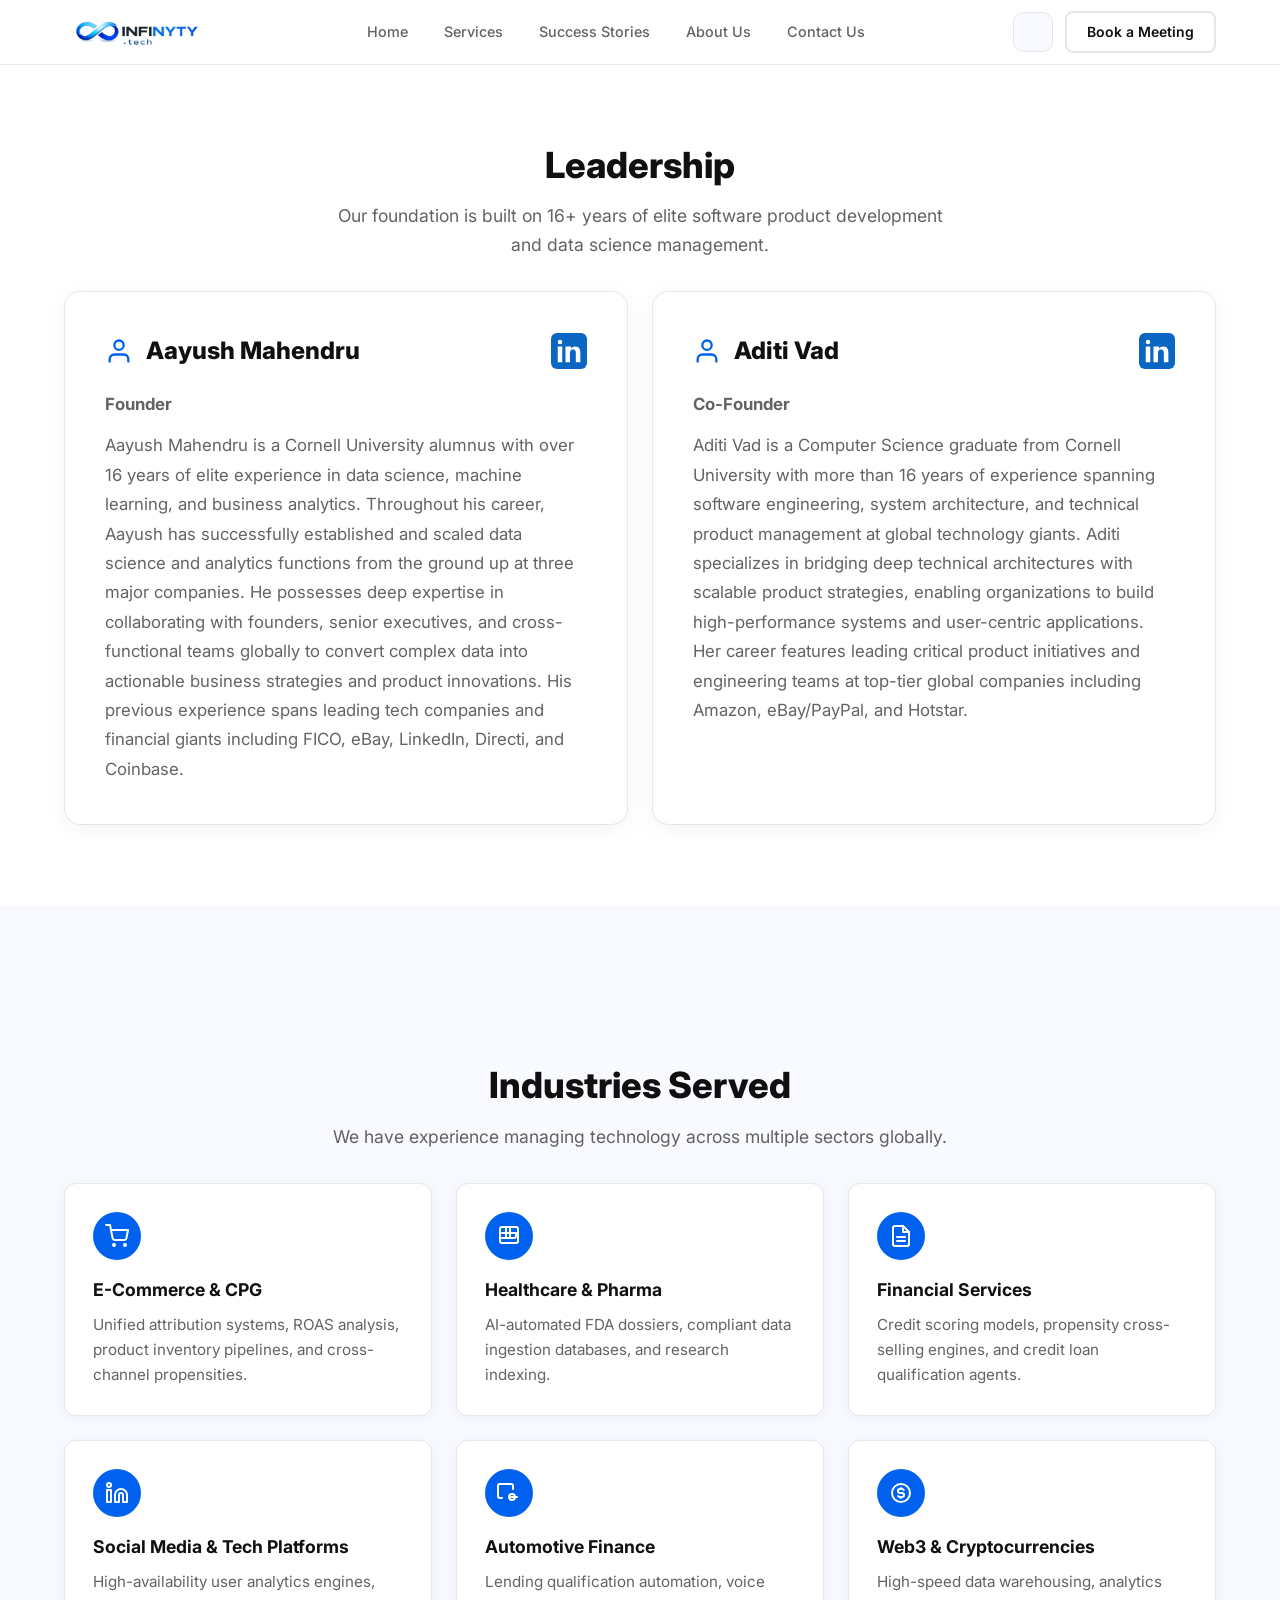
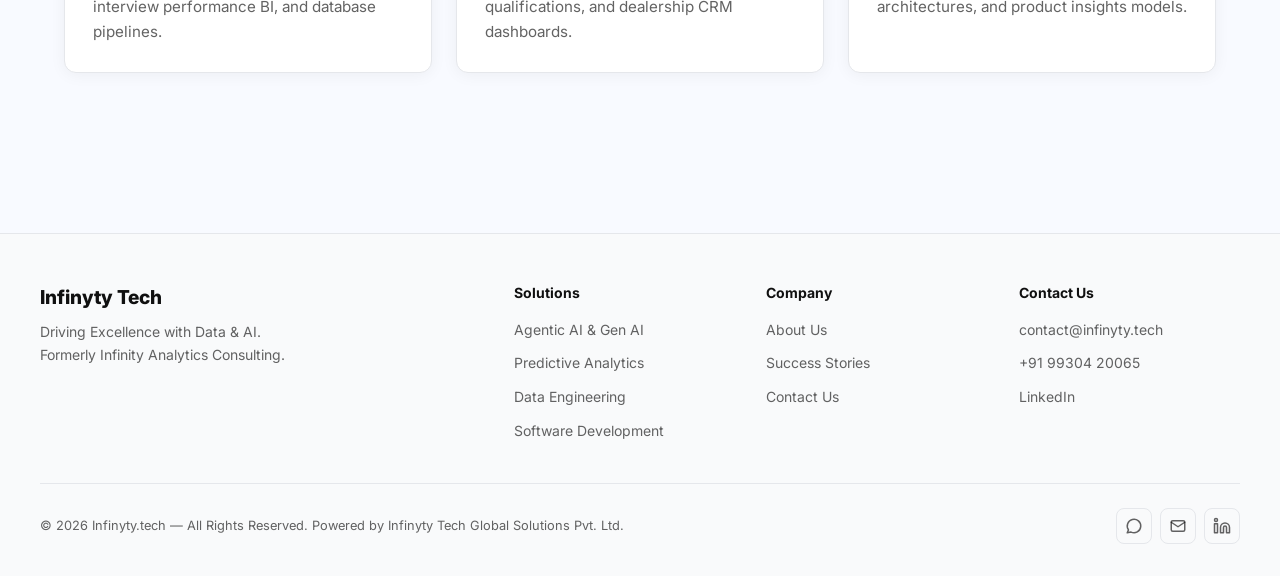
==== about.html @ 8e5d0935 "fix: change Aayush to Founder and Aditi to Co-Founder" ====
<!DOCTYPE html>
<html lang="en">
<head>
  <meta charset="UTF-8">
  <meta name="viewport" content="width=device-width, initial-scale=1.0">
  <title>About Us &mdash; Infinyty Tech</title>
  <meta name="description" content="Meet the Infinyty Tech management team &mdash; 16+ years of elite data science and software leadership.">
  <link rel="icon" type="image/jpeg" href="favicon.jpg?v=3">
  <link rel="stylesheet" href="style.css?v=3.0">
  <script>
    if (localStorage.getItem('theme') === 'dark' || (!localStorage.getItem('theme') && window.matchMedia('(prefers-color-scheme: dark)').matches)) {
      document.documentElement.classList.add('dark-mode');
    }
  </script>
</head>
<body>

<header id="header">
  <div class="nav-inner">
    <a href="index.html" class="nav-logo"><img src="[data-uri]" alt="Infinyty Tech"></a>
    <nav>
      <ul class="nav-links">
        <li><a href="index.html">Home</a></li>
        <li><a href="services.html">Services</a></li>
        <li><a href="success-stories.html">Success Stories</a></li>
        <li><a href="about.html">About Us</a></li>
        <li><a href="contact.html">Contact Us</a></li>
      </ul>
    </nav>
    <div class="nav-actions">
      <button id="theme-toggle" class="theme-toggle-btn" aria-label="Toggle Dark Mode">
        <svg class="sun-icon" xmlns="http://www.w3.org/2000/svg" viewBox="0 0 24 24" fill="none" stroke="currentColor" stroke-width="2" stroke-linecap="round" stroke-linejoin="round"><circle cx="12" cy="12" r="4"/><path d="M12 2v2M12 20v2M4.93 4.93l1.41 1.41M17.66 17.66l1.41 1.41M2 12h2M20 12h2M6.34 17.66l-1.41 1.41M19.07 4.93l-1.41 1.41"/></svg>
        <svg class="moon-icon" xmlns="http://www.w3.org/2000/svg" viewBox="0 0 24 24" fill="none" stroke="currentColor" stroke-width="2" stroke-linecap="round" stroke-linejoin="round"><path d="M12 3a6 6 0 0 0 9 9 9 9 0 1 1-9-9Z"/></svg>
      </button>
      <a href="contact.html#contact-form" class="btn-secondary book-meeting-btn" style="padding:.5rem 1.25rem;font-size:.875rem;">Book a Meeting</a>
    </div>
    <div class="hamburger" id="hamburger"><span></span><span></span><span></span></div>
  </div>
  <div class="mobile-menu" id="mobile-menu">
    <a href="index.html">Home</a>
    <a href="services.html">Services</a>
    <a href="success-stories.html">Success Stories</a>
    <a href="about.html">About Us</a>
    <a href="contact.html">Contact Us</a>
    <a href="contact.html#contact-form" class="btn-primary" style="margin-top:.5rem;justify-content:center;">Book a Meeting</a>
  </div>
</header>

<main>
  <!-- LEADERSHIP TEAM -->
  <div class="section">
    <div class="text-center mb-4">
      <h1 class="section-title">Leadership</h1>
      <p class="section-sub">Our foundation is built on 16+ years of elite software product development and data science management.</p>
    </div>
    <div class="grid-2" style="margin-top:2rem;">
      <div class="team-card">
        <div class="team-header">
          <div class="team-name-row">
            <svg xmlns="http://www.w3.org/2000/svg" viewBox="0 0 24 24" fill="none" stroke="currentColor" stroke-width="2" stroke-linecap="round" stroke-linejoin="round"><path d="M20 21v-2a4 4 0 0 0-4-4H8a4 4 0 0 0-4 4v2"/><circle cx="12" cy="7" r="4"/></svg>
            <h3><a href="https://www.linkedin.com/in/aayushmahendru/" target="_blank" class="team-name-link">Aayush Mahendru</a></h3>
          </div>
          <a href="https://www.linkedin.com/in/aayushmahendru/" target="_blank" class="linkedin-icon-btn" aria-label="Aayush Mahendru on LinkedIn">
            <svg xmlns="http://www.w3.org/2000/svg" width="36" height="36" viewBox="0 0 72 72">
              <rect width="72" height="72" rx="8" fill="#0A66C2"/>
              <path fill="#fff" d="M13.5 27h9v31.5h-9zM18 22.5a4.5 4.5 0 1 1 0-9 4.5 4.5 0 0 1 0 9zM31.5 27H40v4.3h.1c1.2-2.2 4-4.3 8.2-4.3 8.8 0 10.4 5.8 10.4 13.3V58.5h-9V42c0-3.9-.1-9-5.5-9s-6.3 4.3-6.3 8.7V58.5h-9V27z"/>
            </svg>
          </a>
        </div>
        <p><strong>Founder</strong></p>
        <p style="margin-top: 0.75rem;">Aayush Mahendru is a Cornell University alumnus with over 16 years of elite experience in data science, machine learning, and business analytics. Throughout his career, Aayush has successfully established and scaled data science and analytics functions from the ground up at three major companies. He possesses deep expertise in collaborating with founders, senior executives, and cross-functional teams globally to convert complex data into actionable business strategies and product innovations. His previous experience spans leading tech companies and financial giants including FICO, eBay, LinkedIn, Directi, and Coinbase.</p>
      </div>
      <div class="team-card">
        <div class="team-header">
          <div class="team-name-row">
            <svg xmlns="http://www.w3.org/2000/svg" viewBox="0 0 24 24" fill="none" stroke="currentColor" stroke-width="2" stroke-linecap="round" stroke-linejoin="round"><path d="M20 21v-2a4 4 0 0 0-4-4H8a4 4 0 0 0-4 4v2"/><circle cx="12" cy="7" r="4"/></svg>
            <h3><a href="https://www.linkedin.com/in/aditivad/" target="_blank" class="team-name-link">Aditi Vad</a></h3>
          </div>
          <a href="https://www.linkedin.com/in/aditivad/" target="_blank" class="linkedin-icon-btn" aria-label="Aditi Vad on LinkedIn">
            <svg xmlns="http://www.w3.org/2000/svg" width="36" height="36" viewBox="0 0 72 72">
              <rect width="72" height="72" rx="8" fill="#0A66C2"/>
              <path fill="#fff" d="M13.5 27h9v31.5h-9zM18 22.5a4.5 4.5 0 1 1 0-9 4.5 4.5 0 0 1 0 9zM31.5 27H40v4.3h.1c1.2-2.2 4-4.3 8.2-4.3 8.8 0 10.4 5.8 10.4 13.3V58.5h-9V42c0-3.9-.1-9-5.5-9s-6.3 4.3-6.3 8.7V58.5h-9V27z"/>
            </svg>
          </a>
        </div>
        <p><strong>Co-Founder</strong></p>
        <p style="margin-top: 0.75rem;">Aditi Vad is a Computer Science graduate from Cornell University with more than 16 years of experience spanning software engineering, system architecture, and technical product management at global technology giants. Aditi specializes in bridging deep technical architectures with scalable product strategies, enabling organizations to build high-performance systems and user-centric applications. Her career features leading critical product initiatives and engineering teams at top-tier global companies including Amazon, eBay/PayPal, and Hotstar.</p>
      </div>
    </div>
  </div>

  <!-- INDUSTRIES -->
  <div class="section-full section-bg">
    <div class="section">
      <div class="text-center mb-4">
        <h2 class="section-title">Industries Served</h2>
        <p class="section-sub">We have experience managing technology across multiple sectors globally.</p>
      </div>
      <div class="grid-3" style="margin-top:2rem;">
        <div class="card">
          <div class="card-icon"><svg xmlns="http://www.w3.org/2000/svg" viewBox="0 0 24 24" stroke-width="2" stroke-linecap="round" stroke-linejoin="round"><circle cx="9" cy="21" r="1"/><circle cx="20" cy="21" r="1"/><path d="M1 1h4l2.68 13.39a2 2 0 0 0 2 1.61h9.72a2 2 0 0 0 2-1.61L23 6H6"/></svg></div>
          <h3>E-Commerce &amp; CPG</h3>
          <p>Unified attribution systems, ROAS analysis, product inventory pipelines, and cross-channel propensities.</p>
        </div>
        <div class="card">
          <div class="card-icon"><svg xmlns="http://www.w3.org/2000/svg" viewBox="0 0 24 24" stroke-width="2" stroke-linecap="round" stroke-linejoin="round"><path d="M9 3H5a2 2 0 0 0-2 2v4m6-6h10a2 2 0 0 1 2 2v4M9 3v11m0 0H5m4 0h4m0 0V3m0 11h4a2 2 0 0 0 2-2V9m0 0H5m14 0a2 2 0 0 1 2 2v6a2 2 0 0 1-2 2H5a2 2 0 0 1-2-2V9"/></svg></div>
          <h3>Healthcare &amp; Pharma</h3>
          <p>AI-automated FDA dossiers, compliant data ingestion databases, and research indexing.</p>
        </div>
        <div class="card">
          <div class="card-icon"><svg xmlns="http://www.w3.org/2000/svg" viewBox="0 0 24 24" stroke-width="2" stroke-linecap="round" stroke-linejoin="round"><path d="M14 2H6a2 2 0 0 0-2 2v16a2 2 0 0 0 2 2h12a2 2 0 0 0 2-2V8z"/><polyline points="14 2 14 8 20 8"/><line x1="16" y1="13" x2="8" y2="13"/><line x1="16" y1="17" x2="8" y2="17"/></svg></div>
          <h3>Financial Services</h3>
          <p>Credit scoring models, propensity cross-selling engines, and credit loan qualification agents.</p>
        </div>
        <div class="card">
          <div class="card-icon"><svg xmlns="http://www.w3.org/2000/svg" viewBox="0 0 24 24" stroke-width="2" stroke-linecap="round" stroke-linejoin="round"><path d="M16 8a6 6 0 0 1 6 6v7h-4v-7a2 2 0 0 0-4 0v7h-4v-7a6 6 0 0 1 6-6z"/><rect x="2" y="9" width="4" height="12"/><circle cx="4" cy="4" r="2"/></svg></div>
          <h3>Social Media &amp; Tech Platforms</h3>
          <p>High-availability user analytics engines, interview performance BI, and database pipelines.</p>
        </div>
        <div class="card">
          <div class="card-icon"><svg xmlns="http://www.w3.org/2000/svg" viewBox="0 0 24 24" stroke-width="2" stroke-linecap="round" stroke-linejoin="round"><path d="M5 17H3a2 2 0 0 1-2-2V5a2 2 0 0 1 2-2h11a2 2 0 0 1 2 2v3m-1 11a3 3 0 1 0 0-6 3 3 0 0 0 0 6zm5-3H14"/></svg></div>
          <h3>Automotive Finance</h3>
          <p>Lending qualification automation, voice qualifications, and dealership CRM dashboards.</p>
        </div>
        <div class="card">
          <div class="card-icon"><svg xmlns="http://www.w3.org/2000/svg" viewBox="0 0 24 24" stroke-width="2" stroke-linecap="round" stroke-linejoin="round"><circle cx="12" cy="12" r="9"/><path d="M14.8 9A2 2 0 0 0 13 8h-2a2 2 0 0 0 0 4h2a2 2 0 0 1 0 4h-2a2 2 0 0 1-1.8-1M12 7v1m0 8v1"/></svg></div>
          <h3>Web3 &amp; Cryptocurrencies</h3>
          <p>High-speed data warehousing, analytics architectures, and product insights models.</p>
        </div>
      </div>
    </div>
  </div>

</main>

<footer>
  <div class="footer-inner">
    <div class="footer-grid">
      <div class="footer-brand"><h3>Infinyty Tech</h3><p>Driving Excellence with Data &amp; AI. Formerly Infinity Analytics Consulting.</p></div>
      <div class="footer-col"><h4>Solutions</h4><ul><li><a href="services.html">Agentic AI &amp; Gen AI</a></li><li><a href="services.html">Predictive Analytics</a></li><li><a href="services.html">Data Engineering</a></li><li><a href="services.html">Software Development</a></li></ul></div>
      <div class="footer-col"><h4>Company</h4><ul><li><a href="about.html">About Us</a></li><li><a href="success-stories.html">Success Stories</a></li><li><a href="contact.html">Contact Us</a></li></ul></div>
      <div class="footer-col"><h4>Contact Us</h4><ul><li><a href="mailto:contact@infinyty.tech">contact@infinyty.tech</a></li><li><a href="tel:+919930420065">+91 99304 20065</a></li><li><a href="https://www.linkedin.com/company/infinity-analytics-consulting/" target="_blank">LinkedIn</a></li></ul></div>
    </div>
    <div class="footer-bottom">
      <p>&copy; 2026 Infinyty.tech &mdash; All Rights Reserved. Powered by Infinyty Tech Global Solutions Pvt. Ltd.</p>
      <div class="footer-socials">
        <a href="https://wa.me/919930420065" aria-label="WhatsApp"><svg xmlns="http://www.w3.org/2000/svg" viewBox="0 0 24 24" fill="none" stroke="currentColor" stroke-width="2" stroke-linecap="round" stroke-linejoin="round"><path d="m3 21 1.65-3.8a9 9 0 1 1 3.4 2.9z"/></svg></a>
        <a href="mailto:contact@infinyty.tech" aria-label="Email"><svg xmlns="http://www.w3.org/2000/svg" viewBox="0 0 24 24" fill="none" stroke="currentColor" stroke-width="2" stroke-linecap="round" stroke-linejoin="round"><rect x="3" y="5" width="18" height="14" rx="2"/><path d="m3 7 9 6 9-6"/></svg></a>
        <a href="https://www.linkedin.com/company/infinity-analytics-consulting/" target="_blank" aria-label="LinkedIn"><svg xmlns="http://www.w3.org/2000/svg" viewBox="0 0 24 24" fill="none" stroke="currentColor" stroke-width="2" stroke-linecap="round" stroke-linejoin="round"><path d="M16 8a6 6 0 0 1 6 6v7h-4v-7a2 2 0 0 0-4 0v7h-4v-7a6 6 0 0 1 6-6z"/><rect x="2" y="9" width="4" height="12"/><circle cx="4" cy="4" r="2"/></svg></a>
      </div>
    </div>
  </div>
</footer>

<script src="main.js?v=2.0"></script>
</body>
</html>
---- style.css ----
@import url('https://fonts.googleapis.com/css2?family=Inter:wght@300;400;500;600;700;800;900&display=swap');

:root {
  --primary: #0161ef;
  --primary-dark: #0154cf;
  --accent: #6d28d9;
  --text: #101010;
  --text-muted: rgba(16,16,16,0.65);
  --bg: #ffffff;
  --bg-dark: #030620;
  --border: #e5e7eb;

  /* Adaptive Section backgrounds for light mode */
  --header-bg: rgba(255, 255, 255, 0.9);
  --card-bg: #ffffff;
  --footer-bg: #f9fafb;
  --cta-bg: #f0f5ff;
  --section-bg: #f8faff;
  --nav-hover-bg: #f0f5ff;
  --shadow-color: rgba(0, 0, 0, 0.05);
  --impact-bg: #eff6ff;
  --impact-text: #111111;
}

.dark-mode {
  --text: #f3f4f6;
  --text-muted: rgba(243, 244, 246, 0.7);
  --bg: #030620;
  --border: #1e293b;

  /* Adaptive Section backgrounds for dark mode */
  --header-bg: rgba(3, 6, 32, 0.9);
  --card-bg: #0a0f3d;
  --footer-bg: #020418;
  --cta-bg: #050b33;
  --section-bg: #020418;
  --nav-hover-bg: #050b33;
  --shadow-color: rgba(0, 0, 0, 0.3);
  --impact-bg: #091330;
  --impact-text: #eff6ff;
}

*, *::before, *::after { box-sizing: border-box; margin: 0; padding: 0; }

html { font-family: 'Inter', sans-serif; font-size: 16px; scroll-behavior: smooth; }
body { background: var(--bg); color: var(--text); line-height: 1.6; -webkit-font-smoothing: antialiased; }

a { color: inherit; text-decoration: none; }
img { max-width: 100%; display: block; }

/* ── NAVBAR ── */
header {
  position: sticky; top: 0; z-index: 100;
  background: var(--header-bg);
  backdrop-filter: blur(12px);
  border-bottom: 1px solid var(--border);
}
header.scrolled { box-shadow: 0 2px 20px var(--shadow-color); }
.nav-inner {
  max-width: 1200px; margin: 0 auto;
  padding: 0 1.5rem;
  display: flex; align-items: center; justify-content: space-between;
  height: 64px;
}
.nav-logo img { height: 52px; width: auto; }
.nav-links { display: flex; gap: 0.25rem; list-style: none; }
.nav-links a {
  padding: .5rem 1rem; border-radius: 6px; font-size: .9rem; font-weight: 500;
  color: var(--text-muted); transition: color .2s, background .2s;
}
.nav-links a:hover, .nav-links a.active { color: var(--primary); background: var(--nav-hover-bg); }
.nav-actions { display: flex; align-items: center; gap: .75rem; }
.hamburger { display: none; flex-direction: column; gap: 5px; cursor: pointer; padding: 8px; }
.hamburger span { width: 24px; height: 2px; background: var(--text); border-radius: 2px; transition: all .3s; }
.mobile-menu {
  display: none; position: absolute; top: 64px; left: 0; right: 0;
  background: var(--card-bg); border-bottom: 1px solid var(--border);
  padding: 1rem 1.5rem; flex-direction: column; gap: .25rem;
  box-shadow: 0 8px 30px var(--shadow-color);
}
.mobile-menu.open { display: flex; }
.mobile-menu a { padding: .75rem 1rem; font-weight: 500; border-radius: 6px; color: var(--text-muted); }
.mobile-menu a:hover { color: var(--primary); background: var(--nav-hover-bg); }

/* ── BUTTONS ── */
.btn-primary {
  display: inline-flex; align-items: center; gap: .4rem;
  background: var(--primary); color: white; font-weight: 600; font-size: .9rem;
  padding: .65rem 1.5rem; border-radius: 8px; border: 2px solid var(--primary);
  transition: background .2s, transform .15s, box-shadow .2s; cursor: pointer;
}
.btn-primary:hover { background: var(--primary-dark); border-color: var(--primary-dark); transform: translateY(-1px); box-shadow: 0 6px 20px rgba(1,97,239,.3); }
.btn-secondary {
  display: inline-flex; align-items: center; gap: .4rem;
  background: transparent; color: var(--text); font-weight: 600; font-size: .9rem;
  padding: .65rem 1.5rem; border-radius: 8px; border: 2px solid var(--border);
  transition: border-color .2s, color .2s, transform .15s; cursor: pointer;
}
.btn-secondary:hover { border-color: var(--primary); color: var(--primary); transform: translateY(-1px); }
.btn-sm {
  padding: .35rem .9rem !important; font-size: .78rem !important; border-radius: 6px !important;
}

/* ── SECTIONS ── */
.section { padding: 5rem 1.5rem; max-width: 1200px; margin: 0 auto; }
.section-sm { padding: 3.5rem 1.5rem; max-width: 1200px; margin: 0 auto; }
.section-full { padding: 5rem 1.5rem; }
.section-bg { background: var(--section-bg); }

/* ── HEADINGS ── */
.tagline { font-size: .8rem; font-weight: 700; letter-spacing: .1em; text-transform: uppercase; color: var(--primary); margin-bottom: .75rem; }
.section-title { font-size: 2.25rem; font-weight: 800; line-height: 1.15; margin-bottom: 1rem; color: var(--text); }
.section-sub { font-size: 1.1rem; color: var(--text-muted); max-width: 640px; margin: 0 auto; }

/* ── HERO ── */
.hero { text-align: center; padding: 6rem 1.5rem 5rem; max-width: 900px; margin: 0 auto; }
.hero-logo { height: 110px; width: auto; margin: 0 auto 1.5rem; }
.hero h1 { font-size: clamp(2.5rem, 6vw, 4rem); font-weight: 900; line-height: 1.08; color: var(--text); margin-bottom: 1.5rem; }
.hero h1 .accent { color: var(--accent); }
.hero p { font-size: 1.2rem; color: var(--text-muted); max-width: 600px; margin: 0 auto 1rem; }
.hero-formerly { display: inline-flex; align-items: center; gap: .75rem; font-size: .875rem; font-weight: 600; color: #6b7280; margin-bottom: 2rem; }
.hero-formerly img { height: 28px; width: auto; background: white; padding: 2px 6px; border-radius: 4px; box-shadow: 0 1px 4px rgba(0,0,0,.12); object-fit: contain; }
.hero-btns { display: flex; gap: 1rem; justify-content: center; flex-wrap: wrap; }

/* ── GRID CARDS ── */
.grid-2 { display: grid; grid-template-columns: repeat(2, 1fr); gap: 1.5rem; }
.grid-3 { display: grid; grid-template-columns: repeat(3, 1fr); gap: 1.5rem; }
.card {
  background: var(--card-bg); border: 1px solid var(--border); border-radius: 12px;
  padding: 1.75rem; box-shadow: 0 2px 16px var(--shadow-color);
  transition: transform .2s, box-shadow .2s;
}
.card:hover { transform: translateY(-3px); box-shadow: 0 8px 32px var(--shadow-color); }
.card-icon {
  width: 48px; height: 48px; border-radius: 50%; background: var(--primary);
  display: flex; align-items: center; justify-content: center; margin-bottom: 1rem;
}
.card-icon svg { width: 24px; height: 24px; stroke: white; fill: none; }
.card h3 { font-size: 1.1rem; font-weight: 700; margin-bottom: .5rem; }
.card p { font-size: .95rem; color: var(--text-muted); line-height: 1.65; }

/* ── TEAM CARDS ── */
.team-card {
  background: var(--card-bg); border: 1px solid var(--border); border-radius: 16px;
  padding: 2.5rem; box-shadow: 0 4px 20px var(--shadow-color);
  transition: transform 0.3s ease, box-shadow 0.3s ease;
}
.team-card:hover {
  transform: translateY(-4px);
  box-shadow: 0 8px 30px var(--shadow-color);
}
.team-header { display: flex; align-items: center; justify-content: space-between; gap: 1rem; margin-bottom: 1.25rem; }
.team-name-row { display: flex; align-items: center; gap: .8rem; }
.team-name-row svg { width: 28px; height: 28px; color: var(--primary); flex-shrink: 0; }
.team-header h3 { font-size: 1.5rem; font-weight: 800; }
.team-name-link { color: inherit; text-decoration: none; transition: color .2s; }
.team-name-link:hover { color: var(--primary); text-decoration: none; }
.team-card p { font-size: 1.05rem; color: var(--text-muted); line-height: 1.75; }
.linkedin-btn {
  display: inline-flex; align-items: center; gap: .35rem;
  border: 1.5px solid var(--border); border-radius: 6px;
  padding: .3rem .7rem; font-size: .75rem; font-weight: 600;
  color: var(--text); white-space: nowrap; transition: border-color .2s, color .2s;
  flex-shrink: 0;
}
.linkedin-btn:hover { border-color: var(--primary); color: var(--primary); }
.linkedin-btn svg { width: 14px; height: 14px; }


.linkedin-icon-btn {
  display: inline-flex; align-items: center; flex-shrink: 0;
  border-radius: 8px; transition: transform .2s, box-shadow .2s;
}
.linkedin-icon-btn:hover { transform: translateY(-2px); box-shadow: 0 4px 12px rgba(10,102,194,.35); }
.linkedin-icon-btn svg { display: block; border-radius: 6px; }

/* ── CASE STUDIES ── */
.case-study {
  display: grid; grid-template-columns: 1fr 1fr; gap: 3rem; align-items: center;
  padding: 3rem 0; border-bottom: 1px solid var(--border);
}
.case-study:last-child { border-bottom: none; }
.case-study.reversed { direction: rtl; }
.case-study.reversed > * { direction: ltr; }
.case-img { border-radius: 12px; overflow: hidden; }
.case-img img { width: 100%; height: 260px; object-fit: cover; border-radius: 12px; }
.case-content h2 { font-size: 1.5rem; font-weight: 800; margin-bottom: 1.25rem; }
.case-content h3 { font-size: 1rem; font-weight: 700; margin: 1rem 0 .4rem; }
.case-content p { font-size: .95rem; color: var(--text-muted); line-height: 1.7; }
.impact-box { background: var(--impact-bg); border-left: 4px solid var(--accent); padding: 1rem 1.25rem; border-radius: 0 8px 8px 0; margin-top: 1rem; }
.impact-box h4 { font-size: .85rem; font-weight: 700; color: var(--accent); margin-bottom: .3rem; }
.impact-box p { font-size: .9rem; font-weight: 600; color: var(--impact-text); }

/* ── CONTACT ── */
.contact-card {
  background: var(--card-bg); border: 1px solid var(--border); border-radius: 12px;
  padding: 2.5rem 2rem; text-align: center; cursor: pointer;
  box-shadow: 0 2px 16px var(--shadow-color);
  transition: transform .2s, box-shadow .2s; position: relative; overflow: hidden;
}
.contact-card:hover { transform: translateY(-4px); box-shadow: 0 10px 32px var(--shadow-color); }
.contact-card a.full-link { position: absolute; inset: 0; z-index: 10; }
.contact-icon { width: 56px; height: 56px; border-radius: 50%; background: var(--impact-bg); display: flex; align-items: center; justify-content: center; margin: 0 auto 1rem; }
.contact-icon svg { width: 28px; height: 28px; stroke: var(--primary); fill: none; }
.contact-card h3 { font-size: 1rem; font-weight: 700; margin-bottom: .4rem; }
.contact-card p { font-size: .9rem; color: var(--text-muted); }

/* ── CTA SECTION ── */
.cta-section { background: var(--cta-bg); border-radius: 16px; padding: 3.5rem 2rem; text-align: center; margin: 4rem auto; max-width: 760px; }
.cta-section h2 { font-size: 2rem; font-weight: 800; margin-bottom: 1rem; }
.cta-section p { color: var(--text-muted); font-size: 1.05rem; margin-bottom: 2rem; }

/* ── ABOUT HERO ── */
.page-hero { text-align: center; padding: 5rem 1.5rem 3.5rem; max-width: 800px; margin: 0 auto; }
.page-hero h1 { font-size: clamp(2rem, 5vw, 3rem); font-weight: 900; margin-bottom: 1rem; }
.page-hero p { font-size: 1.1rem; color: var(--text-muted); }

/* ── ABOUT COMPANY ── */
.about-grid { display: grid; grid-template-columns: 1fr 1fr; gap: 4rem; align-items: center; }
.about-text h2 { font-size: 1.8rem; font-weight: 800; margin-bottom: 1rem; }
.about-text p { color: var(--text-muted); line-height: 1.8; margin-bottom: 1rem; font-size: .975rem; }

/* ── FOOTER ── */
footer { background: var(--footer-bg); border-top: 1px solid var(--border); padding: 3rem 1.5rem 2rem; }
.footer-inner { max-width: 1200px; margin: 0 auto; }
.footer-grid { display: grid; grid-template-columns: 2fr 1fr 1fr 1fr; gap: 2rem; margin-bottom: 2rem; }
.footer-brand h3 { font-size: 1.2rem; font-weight: 800; margin-bottom: .5rem; }
.footer-brand p { font-size: .875rem; color: var(--text-muted); max-width: 260px; line-height: 1.6; }
.footer-col h4 { font-size: .875rem; font-weight: 700; color: var(--text); margin-bottom: .75rem; }
.footer-col ul { list-style: none; }
.footer-col ul li { margin-bottom: .5rem; }
.footer-col ul li a { font-size: .875rem; color: var(--text-muted); transition: color .2s; }
.footer-col ul li a:hover { color: var(--primary); }
.footer-bottom { border-top: 1px solid var(--border); padding-top: 1.5rem; display: flex; align-items: center; justify-content: space-between; flex-wrap: wrap; gap: 1rem; }
.footer-bottom p { font-size: .8rem; color: var(--text-muted); }
.footer-socials { display: flex; gap: .5rem; }
.footer-socials a { width: 36px; height: 36px; border-radius: 8px; display: flex; align-items: center; justify-content: center; border: 1px solid var(--border); color: var(--text-muted); transition: all .2s; }
.footer-socials a:hover { color: var(--primary); border-color: var(--primary); background: var(--nav-hover-bg); }
.footer-socials svg { width: 18px; height: 18px; }

/* Excellence Badge */
.excellence-badge {
  background: linear-gradient(135deg, #eff6ff, #e0e7ff);
  border-radius: 16px;
  padding: 3rem 2rem;
  transition: background 0.3s ease;
}
.excellence-badge p.badge-title {
  font-size: 1.1rem;
  font-weight: 700;
  color: #1e293b;
  transition: color 0.3s ease;
}
.excellence-badge p.badge-desc {
  font-size: .875rem;
  margin-top: .5rem;
  color: #475569;
  transition: color 0.3s ease;
}
.dark-mode .excellence-badge {
  background: linear-gradient(135deg, #091330, #050b33);
  border: 1px solid var(--border);
}
.dark-mode .excellence-badge p.badge-title {
  color: #eff6ff;
}
.dark-mode .excellence-badge p.badge-desc {
  color: var(--text-muted);
}

/* ── DIVIDER ── */
.divider { border: none; border-top: 1px solid var(--border); margin: 0; }

/* ── TEXT UTILS ── */
.text-center { text-align: center; }
.text-muted { color: var(--text-muted); }
.mt-1 { margin-top: .5rem; }
.mt-2 { margin-top: 1rem; }
.mt-3 { margin-top: 1.5rem; }
.mt-4 { margin-top: 2rem; }
.mb-2 { margin-bottom: 1rem; }
.mb-4 { margin-bottom: 2rem; }

/* ── RESPONSIVE ── */
@media (max-width: 768px) {
  nav, .nav-links { display: none; }
  .nav-actions { display: flex; align-items: center; margin-left: auto; gap: 0.5rem; }
  .nav-actions .btn-secondary { display: none; }
  .hamburger { display: flex; margin-left: 0.5rem; }
  .grid-2, .grid-3 { grid-template-columns: 1fr; }
  .about-grid { grid-template-columns: 1fr; }
  .case-study { grid-template-columns: 1fr; direction: ltr; }
  .case-study.reversed { direction: ltr; }
  .footer-grid { grid-template-columns: 1fr 1fr; }
  .team-header { flex-direction: column; align-items: flex-start; }
}
@media (max-width: 480px) {
  .footer-grid { grid-template-columns: 1fr; }
  .hero h1 { font-size: 2rem; }
  .section-title { font-size: 1.75rem; }
}

/* ── TRANSITIONS AND THEME TOGGLE ── */
html {
  transition: none;
}
body, header, .card, .team-card, .contact-card, .cta-section, footer, .mobile-menu {
  transition: background-color 0.3s ease, color 0.3s ease, border-color 0.3s ease, box-shadow 0.3s ease;
}

/* Premium theme toggle button */
.theme-toggle-btn {
  position: relative;
  background: var(--section-bg);
  border: 1.5px solid var(--border);
  color: var(--text);
  width: 40px;
  height: 40px;
  border-radius: 10px;
  cursor: pointer;
  display: flex;
  align-items: center;
  justify-content: center;
  transition: background 0.2s, color 0.2s, border-color 0.2s, box-shadow 0.2s, transform 0.15s;
  flex-shrink: 0;
  outline: none;
}
.theme-toggle-btn:hover {
  background: var(--primary);
  color: white;
  border-color: var(--primary);
  box-shadow: 0 4px 14px rgba(1, 97, 239, 0.35);
  transform: translateY(-1px);
}
.theme-toggle-btn:active {
  transform: translateY(0);
}
.theme-toggle-btn svg {
  width: 18px;
  height: 18px;
  stroke: currentColor;
  fill: none;
  transition: opacity 0.2s, transform 0.3s;
  position: absolute;
}
.dark-mode .theme-toggle-btn {
  background: rgba(255,255,255,0.08);
}
.dark-mode .theme-toggle-btn:hover {
  background: var(--primary);
  color: white;
}
.sun-icon, .moon-icon {
  display: none; /* controlled by JS */
}
.book-meeting-btn {
  display: inline-flex;
}
@media (max-width: 768px) {
  .book-meeting-btn {
    display: none;
  }
}

/* Invert the old IAC logo in dark mode to blend with dark page background */
.dark-mode .hero-formerly img {
  background: #ffffff;
  filter: invert(1) hue-rotate(180deg) brightness(1.2);
  box-shadow: 0 1px 4px rgba(255, 255, 255, 0.1);
}

/* ── CLIENTS SECTION ── */
.clients-section {
  padding: 3rem 1.5rem;
  background: var(--footer-bg);
  border-top: 1px solid var(--border);
  border-bottom: 1px solid var(--border);
  text-align: center;
}
.clients-section h3 {
  font-size: 0.8rem;
  font-weight: 700;
  text-transform: uppercase;
  letter-spacing: 0.15em;
  color: var(--text-muted);
  margin-bottom: 2rem;
}
.clients-grid {
  display: flex;
  justify-content: center;
  align-items: center;
  flex-wrap: wrap;
  gap: 3rem;
  max-width: 1000px;
  margin: 0 auto;
}
.client-logo {
  height: 32px;
  width: auto;
  max-width: 150px;
  object-fit: contain;
  opacity: 0.55;
  filter: grayscale(1);
  transition: opacity 0.2s ease, filter 0.2s ease;
}
.client-logo:hover {
  opacity: 0.95;
  filter: grayscale(0);
}
.dark-mode .client-logo {
  filter: grayscale(1) invert(1) brightness(1.5);
  opacity: 0.65;
}
.dark-mode .client-logo:hover {
  filter: grayscale(0) invert(0) brightness(1);
  opacity: 1;
}
@media (max-width: 768px) {
  .clients-grid {
    gap: 2rem;
  }
  .client-logo {
    height: 26px;
    max-width: 120px;
  }
}
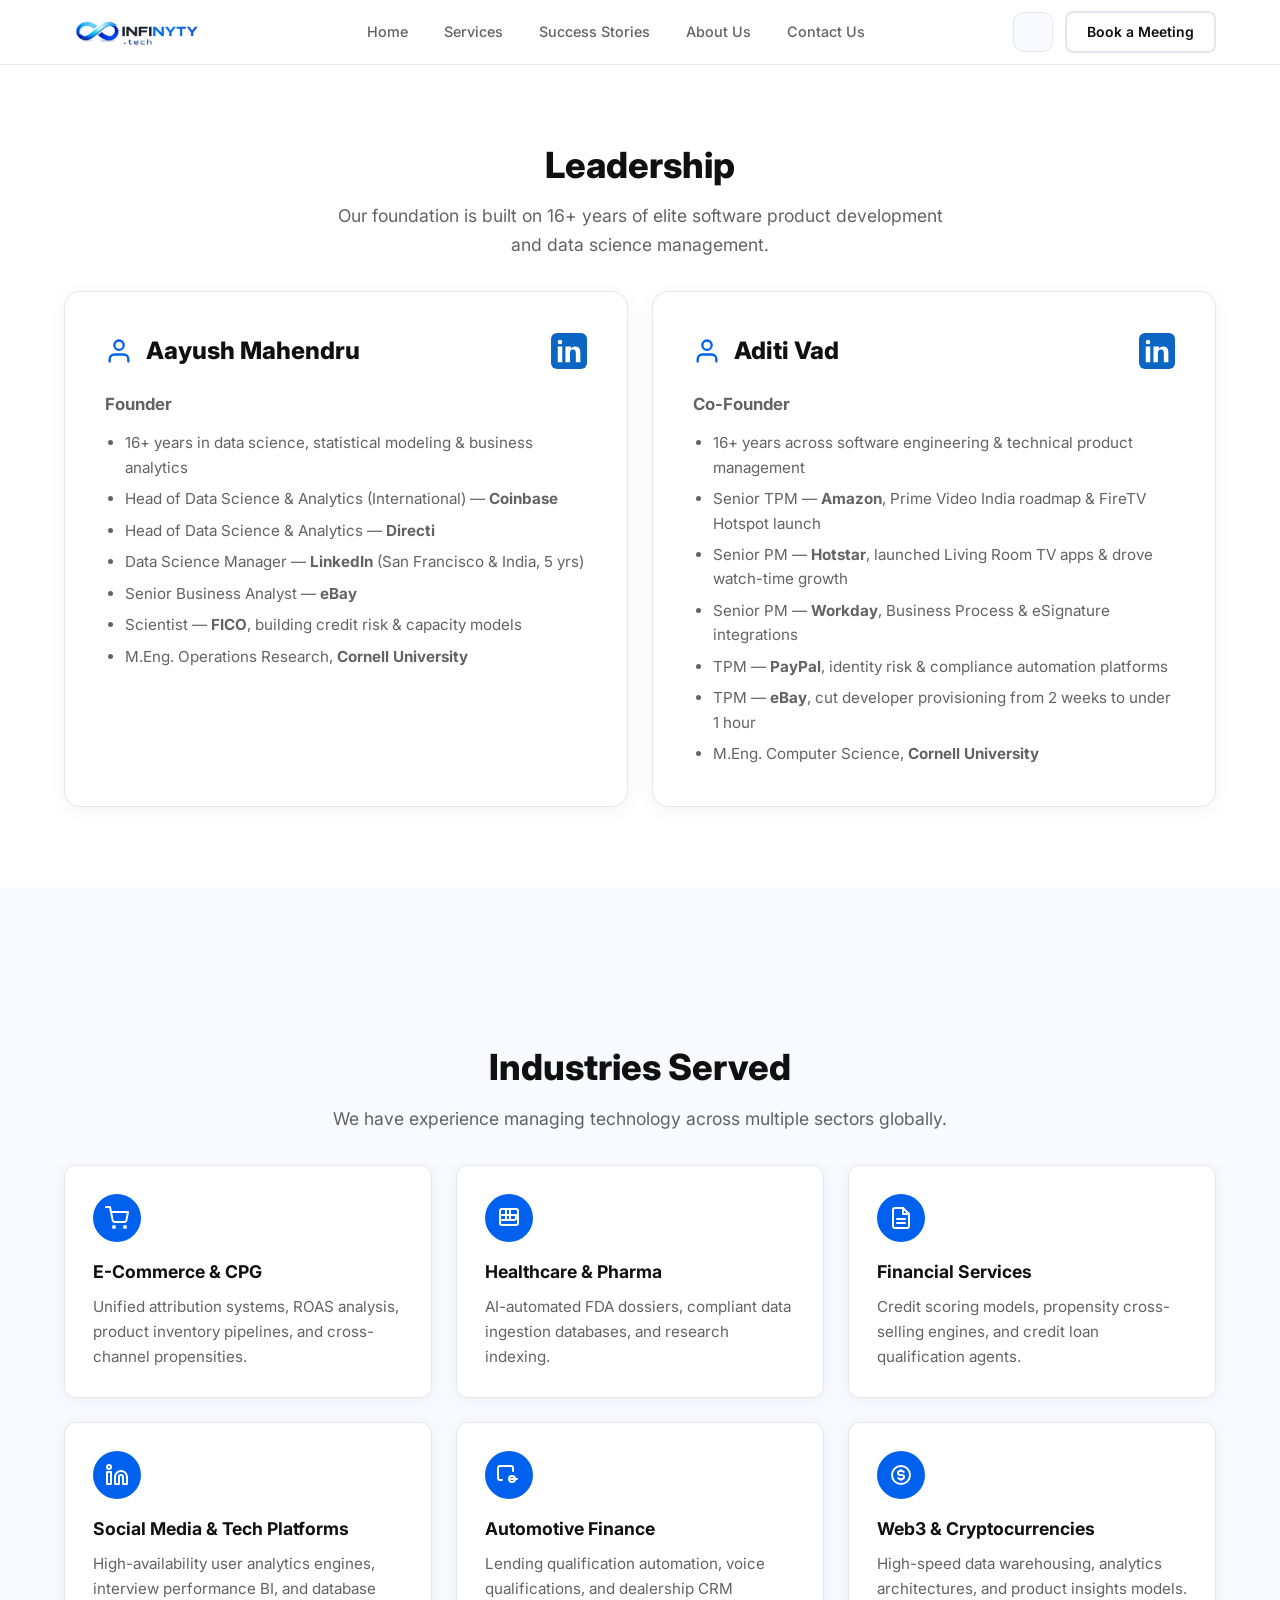
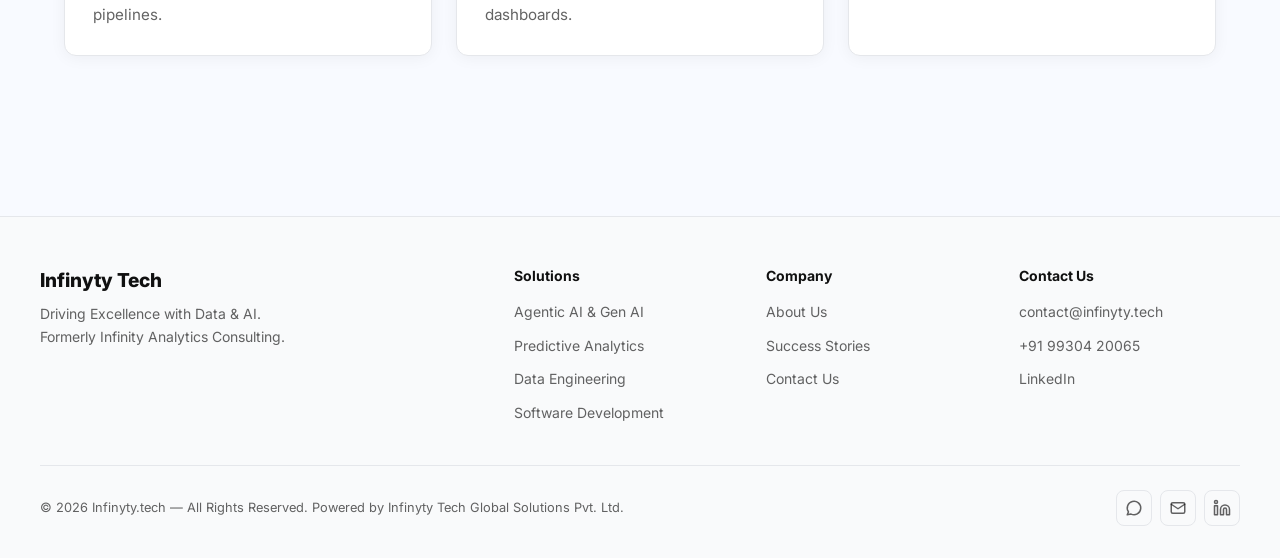
==== commit 55781d74: "feat: bullet point formatting for co-founder bios for readability" ====
--- a/about.html
+++ b/about.html
@@ -68,7 +68,15 @@
           </a>
         </div>
         <p><strong>Founder</strong></p>
-        <p style="margin-top: 0.75rem;">Aayush Mahendru is a Cornell University alumnus with over 16 years of elite experience in data science, machine learning, and business analytics. Throughout his career, Aayush has successfully established and scaled data science and analytics functions from the ground up at three major companies. He possesses deep expertise in collaborating with founders, senior executives, and cross-functional teams globally to convert complex data into actionable business strategies and product innovations. His previous experience spans leading tech companies and financial giants including FICO, eBay, LinkedIn, Directi, and Coinbase.</p>
+        <ul class="bio-list">
+          <li>16+ years in data science, statistical modeling &amp; business analytics</li>
+          <li>Head of Data Science &amp; Analytics (International) — <strong>Coinbase</strong></li>
+          <li>Head of Data Science &amp; Analytics — <strong>Directi</strong></li>
+          <li>Data Science Manager — <strong>LinkedIn</strong> (San Francisco &amp; India, 5 yrs)</li>
+          <li>Senior Business Analyst — <strong>eBay</strong></li>
+          <li>Scientist — <strong>FICO</strong>, building credit risk &amp; capacity models</li>
+          <li>M.Eng. Operations Research, <strong>Cornell University</strong></li>
+        </ul>
       </div>
       <div class="team-card">
         <div class="team-header">
@@ -84,7 +92,15 @@
           </a>
         </div>
         <p><strong>Co-Founder</strong></p>
-        <p style="margin-top: 0.75rem;">Aditi Vad is a Computer Science graduate from Cornell University with more than 16 years of experience spanning software engineering, system architecture, and technical product management at global technology giants. Aditi specializes in bridging deep technical architectures with scalable product strategies, enabling organizations to build high-performance systems and user-centric applications. Her career features leading critical product initiatives and engineering teams at top-tier global companies including Amazon, eBay/PayPal, and Hotstar.</p>
+        <ul class="bio-list">
+          <li>16+ years across software engineering &amp; technical product management</li>
+          <li>Senior TPM — <strong>Amazon</strong>, Prime Video India roadmap &amp; FireTV Hotspot launch</li>
+          <li>Senior PM — <strong>Hotstar</strong>, launched Living Room TV apps &amp; drove watch-time growth</li>
+          <li>Senior PM — <strong>Workday</strong>, Business Process &amp; eSignature integrations</li>
+          <li>TPM — <strong>PayPal</strong>, identity risk &amp; compliance automation platforms</li>
+          <li>TPM — <strong>eBay</strong>, cut developer provisioning from 2 weeks to under 1 hour</li>
+          <li>M.Eng. Computer Science, <strong>Cornell University</strong></li>
+        </ul>
       </div>
     </div>
   </div>
--- a/style.css
+++ b/style.css
@@ -47,6 +47,9 @@
 
 a { color: inherit; text-decoration: none; }
 img { max-width: 100%; display: block; }
+button, input, select, textarea { font-family: inherit; font-size: inherit; line-height: inherit; color: inherit; margin: 0; }
+button { cursor: pointer; background: none; border: none; padding: 0; appearance: none; -webkit-appearance: none; }
+
 
 /* ── NAVBAR ── */
 header {
@@ -156,6 +159,8 @@
 .team-name-link { color: inherit; text-decoration: none; transition: color .2s; }
 .team-name-link:hover { color: var(--primary); text-decoration: none; }
 .team-card p { font-size: 1.05rem; color: var(--text-muted); line-height: 1.75; }
+.bio-list { margin-top: .75rem; padding-left: 1.25rem; display: flex; flex-direction: column; gap: .45rem; }
+.bio-list li { font-size: .95rem; color: var(--text-muted); line-height: 1.6; }
 .linkedin-btn {
   display: inline-flex; align-items: center; gap: .35rem;
   border: 1.5px solid var(--border); border-radius: 6px;
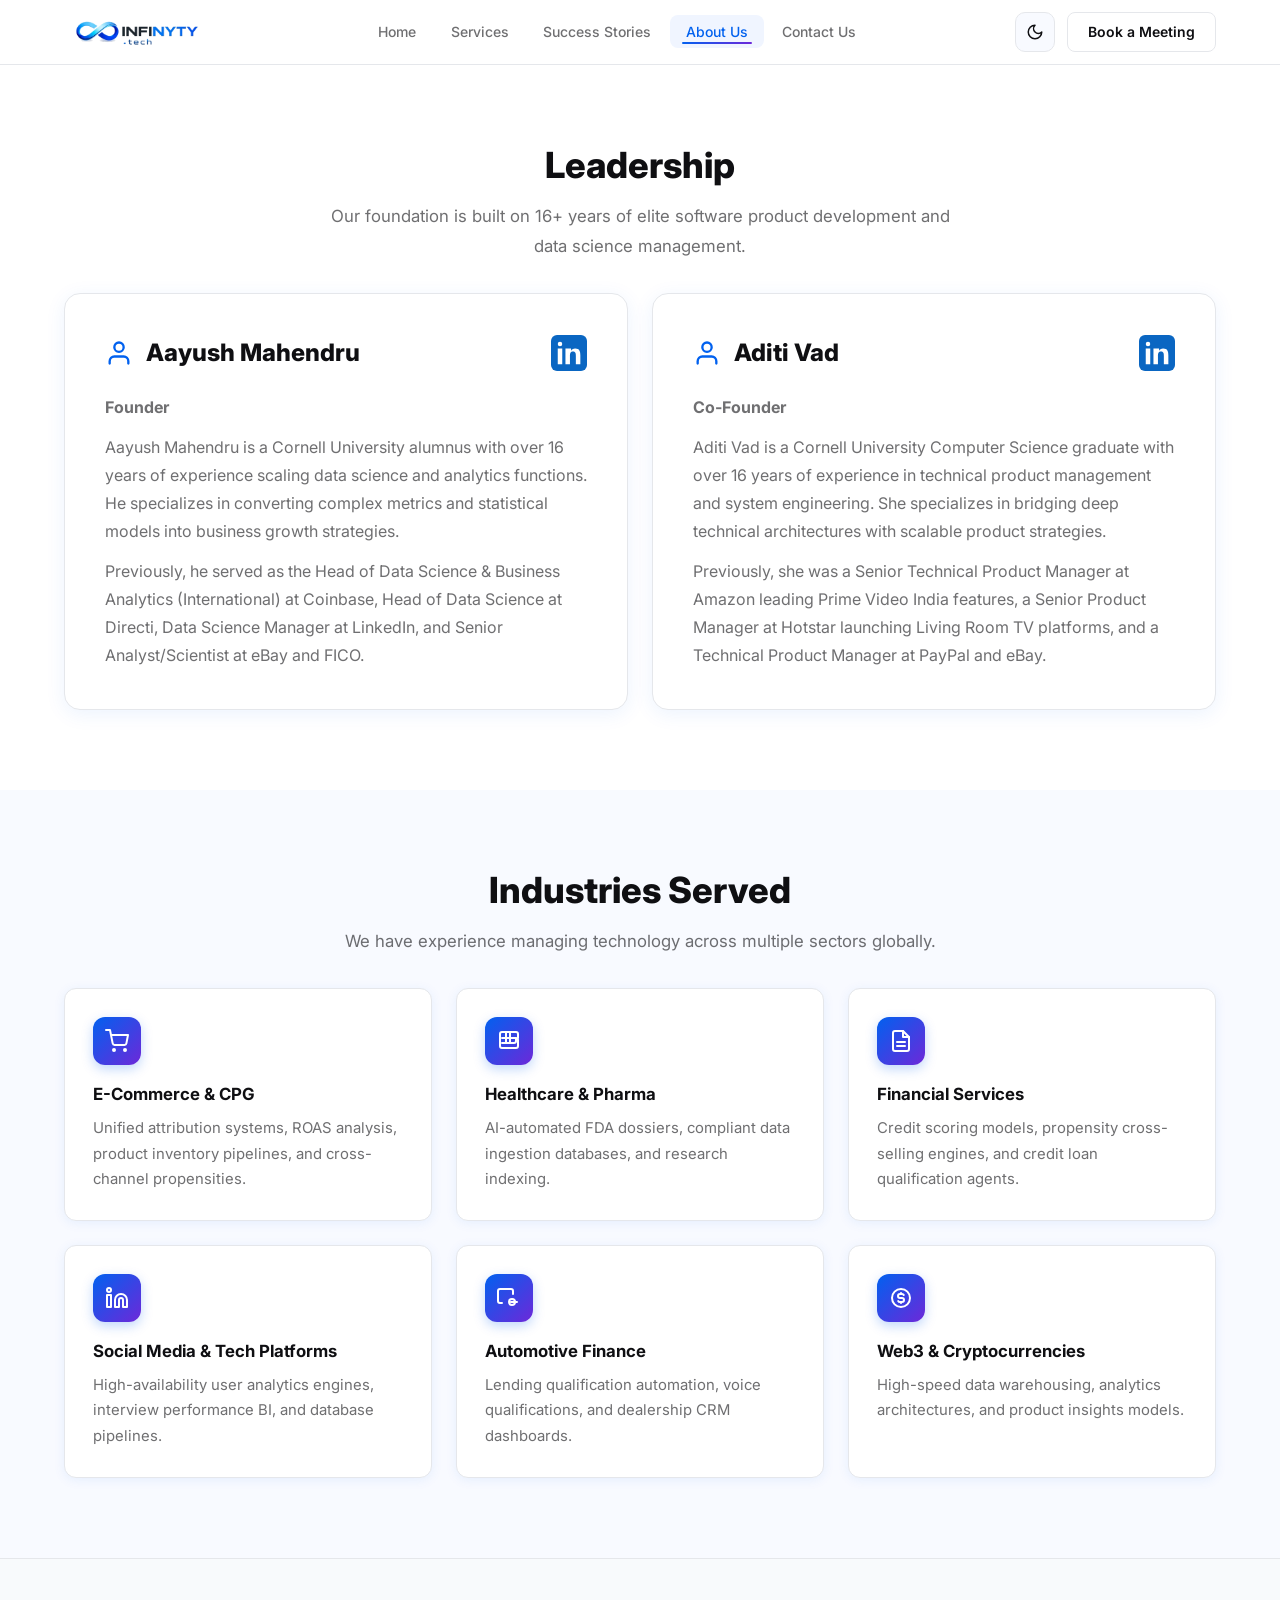
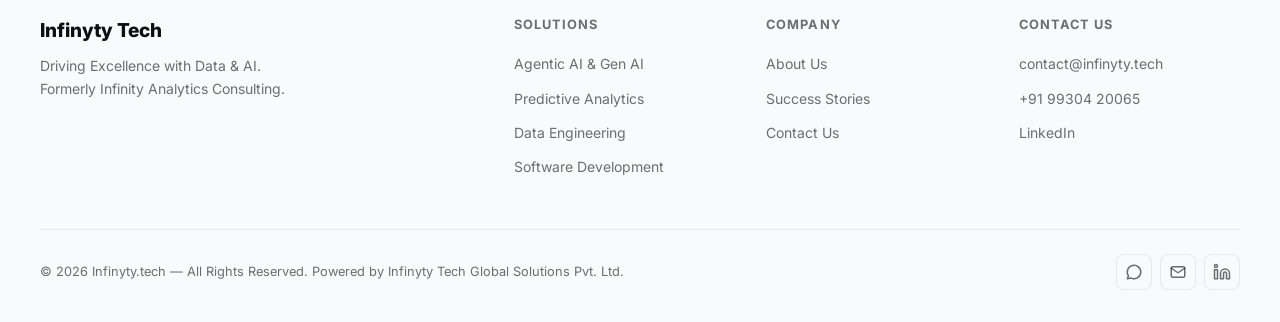
==== commit aadee251: "Optimize website: organize assets, improve UI, restructure services" ====
--- a/about.html
+++ b/about.html
@@ -1,23 +1,29 @@
-<!DOCTYPE html>
+﻿<!DOCTYPE html>
 <html lang="en">
 <head>
   <meta charset="UTF-8">
   <meta name="viewport" content="width=device-width, initial-scale=1.0">
   <title>About Us &mdash; Infinyty Tech</title>
   <meta name="description" content="Meet the Infinyty Tech management team &mdash; 16+ years of elite data science and software leadership.">
-  <link rel="icon" type="image/jpeg" href="favicon.jpg?v=3">
-  <link rel="stylesheet" href="style.css?v=3.0">
+  <meta property="og:title" content="About Us — Infinyty Tech">
+  <meta property="og:description" content="Meet the founders of Infinyty Tech — data science and engineering leaders with 16+ years of experience.">
+  <meta property="og:type" content="website">
+  <meta property="og:url" content="https://infinyty.netlify.app/about.html">
+  <link rel="icon" type="image/png" href="assets/favicon.png">
+  <link rel="stylesheet" href="style.css?v=4.0">
   <script>
-    if (localStorage.getItem('theme') === 'dark' || (!localStorage.getItem('theme') && window.matchMedia('(prefers-color-scheme: dark)').matches)) {
-      document.documentElement.classList.add('dark-mode');
-    }
+    (function(){
+      var t = localStorage.getItem('theme');
+      if (t === 'dark') document.documentElement.classList.add('dark-mode');
+    })();
   </script>
 </head>
 <body>
+<div id="scroll-progress"></div>
 
 <header id="header">
   <div class="nav-inner">
-    <a href="index.html" class="nav-logo"><img src="[data-uri]" alt="Infinyty Tech"></a>
+    <a href="index.html" class="nav-logo"><img src="assets/logo.png" alt="Infinyty Tech"></a>
     <nav>
       <ul class="nav-links">
         <li><a href="index.html">Home</a></li>
@@ -68,15 +74,8 @@
           </a>
         </div>
         <p><strong>Founder</strong></p>
-        <ul class="bio-list">
-          <li>16+ years in data science, statistical modeling &amp; business analytics</li>
-          <li>Head of Data Science &amp; Analytics (International) — <strong>Coinbase</strong></li>
-          <li>Head of Data Science &amp; Analytics — <strong>Directi</strong></li>
-          <li>Data Science Manager — <strong>LinkedIn</strong> (San Francisco &amp; India, 5 yrs)</li>
-          <li>Senior Business Analyst — <strong>eBay</strong></li>
-          <li>Scientist — <strong>FICO</strong>, building credit risk &amp; capacity models</li>
-          <li>M.Eng. Operations Research, <strong>Cornell University</strong></li>
-        </ul>
+        <p style="margin-top: 0.75rem;">Aayush Mahendru is a Cornell University alumnus with over 16 years of experience scaling data science and analytics functions. He specializes in converting complex metrics and statistical models into business growth strategies.</p>
+        <p style="margin-top: 0.75rem;">Previously, he served as the Head of Data Science &amp; Business Analytics (International) at Coinbase, Head of Data Science at Directi, Data Science Manager at LinkedIn, and Senior Analyst/Scientist at eBay and FICO.</p>
       </div>
       <div class="team-card">
         <div class="team-header">
@@ -92,15 +91,8 @@
           </a>
         </div>
         <p><strong>Co-Founder</strong></p>
-        <ul class="bio-list">
-          <li>16+ years across software engineering &amp; technical product management</li>
-          <li>Senior TPM — <strong>Amazon</strong>, Prime Video India roadmap &amp; FireTV Hotspot launch</li>
-          <li>Senior PM — <strong>Hotstar</strong>, launched Living Room TV apps &amp; drove watch-time growth</li>
-          <li>Senior PM — <strong>Workday</strong>, Business Process &amp; eSignature integrations</li>
-          <li>TPM — <strong>PayPal</strong>, identity risk &amp; compliance automation platforms</li>
-          <li>TPM — <strong>eBay</strong>, cut developer provisioning from 2 weeks to under 1 hour</li>
-          <li>M.Eng. Computer Science, <strong>Cornell University</strong></li>
-        </ul>
+        <p style="margin-top: 0.75rem;">Aditi Vad is a Cornell University Computer Science graduate with over 16 years of experience in technical product management and system engineering. She specializes in bridging deep technical architectures with scalable product strategies.</p>
+        <p style="margin-top: 0.75rem;">Previously, she was a Senior Technical Product Manager at Amazon leading Prime Video India features, a Senior Product Manager at Hotstar launching Living Room TV platforms, and a Technical Product Manager at PayPal and eBay.</p>
       </div>
     </div>
   </div>
@@ -168,7 +160,7 @@
   </div>
 </footer>
 
-<script src="main.js?v=2.0"></script>
+<script src="main.js?v=4.0"></script>
 </body>
 </html>
 
--- a/style.css
+++ b/style.css
@@ -1,64 +1,97 @@
 @import url('https://fonts.googleapis.com/css2?family=Inter:wght@300;400;500;600;700;800;900&display=swap');
 
+/* ── DESIGN TOKENS ── */
 :root {
   --primary: #0161ef;
   --primary-dark: #0154cf;
+  --primary-light: #e8f0fe;
   --accent: #6d28d9;
-  --text: #101010;
-  --text-muted: rgba(16,16,16,0.65);
+  --accent-light: #ede9fe;
+  --text: #0f0f12;
+  --text-muted: rgba(15,15,18,0.6);
   --bg: #ffffff;
-  --bg-dark: #030620;
   --border: #e5e7eb;
 
-  /* Adaptive Section backgrounds for light mode */
-  --header-bg: rgba(255, 255, 255, 0.9);
+  --header-bg: rgba(255, 255, 255, 0.85);
   --card-bg: #ffffff;
-  --footer-bg: #f9fafb;
+  --footer-bg: #f8fafc;
   --cta-bg: #f0f5ff;
   --section-bg: #f8faff;
   --nav-hover-bg: #f0f5ff;
-  --shadow-color: rgba(0, 0, 0, 0.05);
+  --shadow-color: rgba(1, 97, 239, 0.08);
+  --shadow-md: 0 4px 24px rgba(1, 97, 239, 0.10);
   --impact-bg: #eff6ff;
   --impact-text: #111111;
+
+  /* Radius tokens */
+  --radius-sm: 8px;
+  --radius-md: 12px;
+  --radius-lg: 16px;
+  --radius-xl: 24px;
+
+  /* Gradient tokens */
+  --gradient-primary: linear-gradient(135deg, #0161ef 0%, #6d28d9 100%);
+  --gradient-subtle: linear-gradient(135deg, #eff6ff 0%, #ede9fe 100%);
 }
 
 .dark-mode {
-  --text: #f3f4f6;
-  --text-muted: rgba(243, 244, 246, 0.7);
-  --bg: #030620;
-  --border: #1e293b;
-
-  /* Adaptive Section backgrounds for dark mode */
-  --header-bg: rgba(3, 6, 32, 0.9);
-  --card-bg: #0a0f3d;
-  --footer-bg: #020418;
-  --cta-bg: #050b33;
-  --section-bg: #020418;
-  --nav-hover-bg: #050b33;
-  --shadow-color: rgba(0, 0, 0, 0.3);
+  --text: #f0f2f8;
+  --text-muted: rgba(240,242,248,0.65);
+  --bg: #07091a;
+  --border: #1e2442;
+
+  --header-bg: rgba(7, 9, 26, 0.88);
+  --card-bg: #0c1035;
+  --footer-bg: #040616;
+  --cta-bg: #060c38;
+  --section-bg: #040616;
+  --nav-hover-bg: #060c38;
+  --shadow-color: rgba(0, 0, 0, 0.35);
+  --shadow-md: 0 4px 24px rgba(0,0,0,0.35);
   --impact-bg: #091330;
   --impact-text: #eff6ff;
-}
-
+  --primary-light: #091330;
+  --accent-light: #1a0f40;
+  --gradient-subtle: linear-gradient(135deg, #091330 0%, #1a0f40 100%);
+}
+
+/* ── RESET ── */
 *, *::before, *::after { box-sizing: border-box; margin: 0; padding: 0; }
-
 html { font-family: 'Inter', sans-serif; font-size: 16px; scroll-behavior: smooth; }
-body { background: var(--bg); color: var(--text); line-height: 1.6; -webkit-font-smoothing: antialiased; }
-
+body { background: var(--bg); color: var(--text); line-height: 1.6; -webkit-font-smoothing: antialiased; overflow-x: hidden; }
 a { color: inherit; text-decoration: none; }
 img { max-width: 100%; display: block; }
 button, input, select, textarea { font-family: inherit; font-size: inherit; line-height: inherit; color: inherit; margin: 0; }
 button { cursor: pointer; background: none; border: none; padding: 0; appearance: none; -webkit-appearance: none; }
 
+/* ── SCROLLBAR ── */
+::-webkit-scrollbar { width: 6px; height: 6px; }
+::-webkit-scrollbar-track { background: transparent; }
+::-webkit-scrollbar-thumb { background: var(--primary); border-radius: 99px; opacity: 0.6; }
+::-webkit-scrollbar-thumb:hover { background: var(--accent); }
+
+/* ── SCROLL PROGRESS BAR ── */
+#scroll-progress {
+  position: fixed; top: 0; left: 0; height: 3px; z-index: 9999;
+  background: var(--gradient-primary);
+  width: 0%; transition: width 0.1s linear;
+  border-radius: 0 2px 2px 0;
+}
+
+/* ── TRANSITIONS ── */
+body, header, .card, .team-card, .contact-card, .cta-section, footer, .mobile-menu {
+  transition: background-color 0.3s ease, color 0.3s ease, border-color 0.3s ease, box-shadow 0.3s ease;
+}
 
 /* ── NAVBAR ── */
 header {
   position: sticky; top: 0; z-index: 100;
   background: var(--header-bg);
-  backdrop-filter: blur(12px);
+  backdrop-filter: blur(16px) saturate(1.8);
+  -webkit-backdrop-filter: blur(16px) saturate(1.8);
   border-bottom: 1px solid var(--border);
 }
-header.scrolled { box-shadow: 0 2px 20px var(--shadow-color); }
+header.scrolled { box-shadow: 0 2px 24px var(--shadow-color); }
 .nav-inner {
   max-width: 1200px; margin: 0 auto;
   padding: 0 1.5rem;
@@ -66,118 +99,171 @@
   height: 64px;
 }
 .nav-logo img { height: 52px; width: auto; }
-.nav-links { display: flex; gap: 0.25rem; list-style: none; }
+.nav-links { display: flex; gap: 0.15rem; list-style: none; }
 .nav-links a {
-  padding: .5rem 1rem; border-radius: 6px; font-size: .9rem; font-weight: 500;
+  padding: .5rem 1rem; border-radius: var(--radius-sm); font-size: .875rem; font-weight: 500;
   color: var(--text-muted); transition: color .2s, background .2s;
+  position: relative;
+}
+.nav-links a::after {
+  content: ''; position: absolute; bottom: 4px; left: 50%; right: 50%;
+  height: 2px; background: var(--gradient-primary); border-radius: 2px;
+  transition: left .25s ease, right .25s ease;
 }
 .nav-links a:hover, .nav-links a.active { color: var(--primary); background: var(--nav-hover-bg); }
+.nav-links a.active::after { left: 12px; right: 12px; }
 .nav-actions { display: flex; align-items: center; gap: .75rem; }
+
+/* Hamburger */
 .hamburger { display: none; flex-direction: column; gap: 5px; cursor: pointer; padding: 8px; }
 .hamburger span { width: 24px; height: 2px; background: var(--text); border-radius: 2px; transition: all .3s; }
 .mobile-menu {
   display: none; position: absolute; top: 64px; left: 0; right: 0;
   background: var(--card-bg); border-bottom: 1px solid var(--border);
   padding: 1rem 1.5rem; flex-direction: column; gap: .25rem;
-  box-shadow: 0 8px 30px var(--shadow-color);
+  box-shadow: 0 8px 40px var(--shadow-color);
 }
 .mobile-menu.open { display: flex; }
-.mobile-menu a { padding: .75rem 1rem; font-weight: 500; border-radius: 6px; color: var(--text-muted); }
+.mobile-menu a { padding: .75rem 1rem; font-weight: 500; border-radius: var(--radius-sm); color: var(--text-muted); }
 .mobile-menu a:hover { color: var(--primary); background: var(--nav-hover-bg); }
 
 /* ── BUTTONS ── */
 .btn-primary {
   display: inline-flex; align-items: center; gap: .4rem;
-  background: var(--primary); color: white; font-weight: 600; font-size: .9rem;
-  padding: .65rem 1.5rem; border-radius: 8px; border: 2px solid var(--primary);
-  transition: background .2s, transform .15s, box-shadow .2s; cursor: pointer;
-}
-.btn-primary:hover { background: var(--primary-dark); border-color: var(--primary-dark); transform: translateY(-1px); box-shadow: 0 6px 20px rgba(1,97,239,.3); }
+  background: var(--gradient-primary); color: white; font-weight: 600; font-size: .9rem;
+  padding: .65rem 1.5rem; border-radius: var(--radius-sm); border: none;
+  transition: transform .2s, box-shadow .2s; cursor: pointer;
+  position: relative; overflow: hidden;
+}
+.btn-primary::after {
+  content: ''; position: absolute; inset: 0;
+  background: linear-gradient(105deg, transparent 40%, rgba(255,255,255,0.2) 50%, transparent 60%);
+  transform: translateX(-100%); transition: transform .5s ease;
+}
+.btn-primary:hover { transform: translateY(-2px); box-shadow: 0 8px 24px rgba(1,97,239,.35); }
+.btn-primary:hover::after { transform: translateX(100%); }
+
 .btn-secondary {
   display: inline-flex; align-items: center; gap: .4rem;
   background: transparent; color: var(--text); font-weight: 600; font-size: .9rem;
-  padding: .65rem 1.5rem; border-radius: 8px; border: 2px solid var(--border);
-  transition: border-color .2s, color .2s, transform .15s; cursor: pointer;
-}
-.btn-secondary:hover { border-color: var(--primary); color: var(--primary); transform: translateY(-1px); }
-.btn-sm {
-  padding: .35rem .9rem !important; font-size: .78rem !important; border-radius: 6px !important;
-}
+  padding: .65rem 1.5rem; border-radius: var(--radius-sm); border: 1.5px solid var(--border);
+  transition: border-color .2s, color .2s, background .2s, transform .2s; cursor: pointer;
+}
+.btn-secondary:hover { border-color: var(--primary); color: var(--primary); background: var(--primary-light); transform: translateY(-2px); }
+.btn-sm { padding: .35rem .9rem !important; font-size: .78rem !important; border-radius: 6px !important; }
 
 /* ── SECTIONS ── */
 .section { padding: 5rem 1.5rem; max-width: 1200px; margin: 0 auto; }
-.section-sm { padding: 3.5rem 1.5rem; max-width: 1200px; margin: 0 auto; }
-.section-full { padding: 5rem 1.5rem; }
+.section-sm { padding: 3rem 1.5rem; max-width: 1200px; margin: 0 auto; }
+.section-full { padding: 0; }
 .section-bg { background: var(--section-bg); }
 
 /* ── HEADINGS ── */
-.tagline { font-size: .8rem; font-weight: 700; letter-spacing: .1em; text-transform: uppercase; color: var(--primary); margin-bottom: .75rem; }
+.tagline {
+  font-size: .75rem; font-weight: 700; letter-spacing: .12em; text-transform: uppercase;
+  background: var(--gradient-primary); -webkit-background-clip: text; -webkit-text-fill-color: transparent;
+  background-clip: text; margin-bottom: .75rem; display: inline-block;
+}
 .section-title { font-size: 2.25rem; font-weight: 800; line-height: 1.15; margin-bottom: 1rem; color: var(--text); }
-.section-sub { font-size: 1.1rem; color: var(--text-muted); max-width: 640px; margin: 0 auto; }
+.section-sub { font-size: 1.05rem; color: var(--text-muted); max-width: 620px; margin: 0 auto; line-height: 1.75; }
 
 /* ── HERO ── */
-.hero { text-align: center; padding: 6rem 1.5rem 5rem; max-width: 900px; margin: 0 auto; }
+.hero {
+  text-align: center; padding: 6rem 1.5rem 5rem; max-width: 900px; margin: 0 auto;
+  position: relative;
+}
+.hero::before {
+  content: ''; position: absolute; top: -20%; left: 50%; transform: translateX(-50%);
+  width: 700px; height: 700px; max-width: 100vw;
+  background: radial-gradient(ellipse at center, rgba(1,97,239,0.07) 0%, transparent 70%);
+  pointer-events: none; z-index: 0;
+}
+.hero > * { position: relative; z-index: 1; }
 .hero-logo { height: 110px; width: auto; margin: 0 auto 1.5rem; }
 .hero h1 { font-size: clamp(2.5rem, 6vw, 4rem); font-weight: 900; line-height: 1.08; color: var(--text); margin-bottom: 1.5rem; }
-.hero h1 .accent { color: var(--accent); }
-.hero p { font-size: 1.2rem; color: var(--text-muted); max-width: 600px; margin: 0 auto 1rem; }
-.hero-formerly { display: inline-flex; align-items: center; gap: .75rem; font-size: .875rem; font-weight: 600; color: #6b7280; margin-bottom: 2rem; }
+.hero h1 .accent { background: var(--gradient-primary); -webkit-background-clip: text; -webkit-text-fill-color: transparent; background-clip: text; }
+.hero p { font-size: 1.15rem; color: var(--text-muted); max-width: 580px; margin: 0 auto 1rem; line-height: 1.8; }
+.hero-formerly { display: inline-flex; align-items: center; gap: .75rem; font-size: .875rem; font-weight: 600; color: var(--text-muted); margin-bottom: 2rem; }
 .hero-formerly img { height: 28px; width: auto; background: white; padding: 2px 6px; border-radius: 4px; box-shadow: 0 1px 4px rgba(0,0,0,.12); object-fit: contain; }
 .hero-btns { display: flex; gap: 1rem; justify-content: center; flex-wrap: wrap; }
 
 /* ── GRID CARDS ── */
 .grid-2 { display: grid; grid-template-columns: repeat(2, 1fr); gap: 1.5rem; }
 .grid-3 { display: grid; grid-template-columns: repeat(3, 1fr); gap: 1.5rem; }
+
+/* Card entrance animation */
+.card, .team-card, .contact-card {
+  opacity: 0; transform: translateY(24px);
+  transition: opacity .5s ease, transform .5s ease, box-shadow .2s ease;
+}
+.card.visible, .team-card.visible, .contact-card.visible {
+  opacity: 1; transform: translateY(0);
+}
+
 .card {
-  background: var(--card-bg); border: 1px solid var(--border); border-radius: 12px;
-  padding: 1.75rem; box-shadow: 0 2px 16px var(--shadow-color);
-  transition: transform .2s, box-shadow .2s;
-}
-.card:hover { transform: translateY(-3px); box-shadow: 0 8px 32px var(--shadow-color); }
+  background: var(--card-bg); border: 1px solid var(--border); border-radius: var(--radius-md);
+  padding: 1.75rem; box-shadow: 0 2px 12px var(--shadow-color);
+  position: relative; overflow: hidden;
+}
+.card::before {
+  content: ''; position: absolute; top: 0; left: 0; right: 0; height: 3px;
+  background: var(--gradient-primary);
+  transform: scaleX(0); transform-origin: left; transition: transform .3s ease;
+}
+.card:hover { transform: translateY(-5px) !important; box-shadow: var(--shadow-md) !important; }
+.card:hover::before { transform: scaleX(1); }
+
 .card-icon {
-  width: 48px; height: 48px; border-radius: 50%; background: var(--primary);
+  width: 48px; height: 48px; border-radius: 12px;
+  background: var(--gradient-primary);
   display: flex; align-items: center; justify-content: center; margin-bottom: 1rem;
+  box-shadow: 0 4px 12px rgba(1,97,239,.25);
 }
 .card-icon svg { width: 24px; height: 24px; stroke: white; fill: none; }
-.card h3 { font-size: 1.1rem; font-weight: 700; margin-bottom: .5rem; }
-.card p { font-size: .95rem; color: var(--text-muted); line-height: 1.65; }
+.card h3 { font-size: 1.05rem; font-weight: 700; margin-bottom: .5rem; color: var(--text); }
+.card p { font-size: .93rem; color: var(--text-muted); line-height: 1.7; }
 
 /* ── TEAM CARDS ── */
 .team-card {
-  background: var(--card-bg); border: 1px solid var(--border); border-radius: 16px;
+  background: var(--card-bg); border: 1px solid var(--border); border-radius: var(--radius-lg);
   padding: 2.5rem; box-shadow: 0 4px 20px var(--shadow-color);
-  transition: transform 0.3s ease, box-shadow 0.3s ease;
-}
-.team-card:hover {
-  transform: translateY(-4px);
-  box-shadow: 0 8px 30px var(--shadow-color);
-}
+  position: relative; overflow: hidden;
+}
+.team-card::before {
+  content: ''; position: absolute; top: 0; left: 0; right: 0; height: 4px;
+  background: var(--gradient-primary);
+  transform: scaleX(0); transform-origin: left; transition: transform .35s ease;
+}
+.team-card:hover { transform: translateY(-5px) !important; box-shadow: var(--shadow-md) !important; }
+.team-card:hover::before { transform: scaleX(1); }
+
 .team-header { display: flex; align-items: center; justify-content: space-between; gap: 1rem; margin-bottom: 1.25rem; }
 .team-name-row { display: flex; align-items: center; gap: .8rem; }
 .team-name-row svg { width: 28px; height: 28px; color: var(--primary); flex-shrink: 0; }
 .team-header h3 { font-size: 1.5rem; font-weight: 800; }
 .team-name-link { color: inherit; text-decoration: none; transition: color .2s; }
-.team-name-link:hover { color: var(--primary); text-decoration: none; }
-.team-card p { font-size: 1.05rem; color: var(--text-muted); line-height: 1.75; }
-.bio-list { margin-top: .75rem; padding-left: 1.25rem; display: flex; flex-direction: column; gap: .45rem; }
-.bio-list li { font-size: .95rem; color: var(--text-muted); line-height: 1.6; }
+.team-name-link:hover { color: var(--primary); }
+.team-card p { font-size: 1rem; color: var(--text-muted); line-height: 1.75; }
+
 .linkedin-btn {
   display: inline-flex; align-items: center; gap: .35rem;
-  border: 1.5px solid var(--border); border-radius: 6px;
+  border: 1.5px solid var(--border); border-radius: var(--radius-sm);
   padding: .3rem .7rem; font-size: .75rem; font-weight: 600;
-  color: var(--text); white-space: nowrap; transition: border-color .2s, color .2s;
+  color: var(--text); white-space: nowrap; transition: border-color .2s, color .2s, background .2s;
   flex-shrink: 0;
 }
-.linkedin-btn:hover { border-color: var(--primary); color: var(--primary); }
+.linkedin-btn:hover { border-color: #0a66c2; color: #0a66c2; background: rgba(10,102,194,0.07); }
 .linkedin-btn svg { width: 14px; height: 14px; }
-
-
 .linkedin-icon-btn {
   display: inline-flex; align-items: center; flex-shrink: 0;
-  border-radius: 8px; transition: transform .2s, box-shadow .2s;
+  border-radius: var(--radius-sm); transition: transform .2s, box-shadow .2s;
 }
 .linkedin-icon-btn:hover { transform: translateY(-2px); box-shadow: 0 4px 12px rgba(10,102,194,.35); }
 .linkedin-icon-btn svg { display: block; border-radius: 6px; }
+
+/* Bio list */
+.bio-list { margin-top: .75rem; padding-left: 1.25rem; display: flex; flex-direction: column; gap: .45rem; }
+.bio-list li { font-size: .93rem; color: var(--text-muted); line-height: 1.55; }
 
 /* ── CASE STUDIES ── */
 .case-study {
@@ -187,94 +273,159 @@
 .case-study:last-child { border-bottom: none; }
 .case-study.reversed { direction: rtl; }
 .case-study.reversed > * { direction: ltr; }
-.case-img { border-radius: 12px; overflow: hidden; }
-.case-img img { width: 100%; height: 260px; object-fit: cover; border-radius: 12px; }
+.case-img { border-radius: var(--radius-md); overflow: hidden; }
+.case-img img { width: 100%; height: 260px; object-fit: cover; border-radius: var(--radius-md); transition: transform .4s ease; }
+.case-img:hover img { transform: scale(1.03); }
 .case-content h2 { font-size: 1.5rem; font-weight: 800; margin-bottom: 1.25rem; }
 .case-content h3 { font-size: 1rem; font-weight: 700; margin: 1rem 0 .4rem; }
-.case-content p { font-size: .95rem; color: var(--text-muted); line-height: 1.7; }
-.impact-box { background: var(--impact-bg); border-left: 4px solid var(--accent); padding: 1rem 1.25rem; border-radius: 0 8px 8px 0; margin-top: 1rem; }
+.case-content p { font-size: .93rem; color: var(--text-muted); line-height: 1.75; }
+.impact-box {
+  background: var(--gradient-subtle); border-left: 4px solid var(--accent);
+  padding: 1rem 1.25rem; border-radius: 0 var(--radius-sm) var(--radius-sm) 0; margin-top: 1rem;
+}
 .impact-box h4 { font-size: .85rem; font-weight: 700; color: var(--accent); margin-bottom: .3rem; }
 .impact-box p { font-size: .9rem; font-weight: 600; color: var(--impact-text); }
 
-/* ── CONTACT ── */
+/* ── CONTACT CARDS ── */
 .contact-card {
-  background: var(--card-bg); border: 1px solid var(--border); border-radius: 12px;
+  background: var(--card-bg); border: 1px solid var(--border); border-radius: var(--radius-md);
   padding: 2.5rem 2rem; text-align: center; cursor: pointer;
   box-shadow: 0 2px 16px var(--shadow-color);
-  transition: transform .2s, box-shadow .2s; position: relative; overflow: hidden;
-}
-.contact-card:hover { transform: translateY(-4px); box-shadow: 0 10px 32px var(--shadow-color); }
+  position: relative; overflow: hidden;
+}
+.contact-card::before {
+  content: ''; position: absolute; top: 0; left: 0; right: 0; height: 3px;
+  background: var(--gradient-primary);
+  transform: scaleX(0); transform-origin: left; transition: transform .3s ease;
+}
+.contact-card:hover { transform: translateY(-5px) !important; box-shadow: var(--shadow-md) !important; }
+.contact-card:hover::before { transform: scaleX(1); }
 .contact-card a.full-link { position: absolute; inset: 0; z-index: 10; }
-.contact-icon { width: 56px; height: 56px; border-radius: 50%; background: var(--impact-bg); display: flex; align-items: center; justify-content: center; margin: 0 auto 1rem; }
+.contact-icon {
+  width: 56px; height: 56px; border-radius: 50%;
+  background: var(--gradient-subtle);
+  display: flex; align-items: center; justify-content: center; margin: 0 auto 1rem;
+}
 .contact-icon svg { width: 28px; height: 28px; stroke: var(--primary); fill: none; }
 .contact-card h3 { font-size: 1rem; font-weight: 700; margin-bottom: .4rem; }
 .contact-card p { font-size: .9rem; color: var(--text-muted); }
 
 /* ── CTA SECTION ── */
-.cta-section { background: var(--cta-bg); border-radius: 16px; padding: 3.5rem 2rem; text-align: center; margin: 4rem auto; max-width: 760px; }
-.cta-section h2 { font-size: 2rem; font-weight: 800; margin-bottom: 1rem; }
-.cta-section p { color: var(--text-muted); font-size: 1.05rem; margin-bottom: 2rem; }
-
-/* ── ABOUT HERO ── */
-.page-hero { text-align: center; padding: 5rem 1.5rem 3.5rem; max-width: 800px; margin: 0 auto; }
+.cta-section {
+  background: var(--gradient-subtle); border: 1px solid var(--border);
+  border-radius: var(--radius-xl); padding: 3.5rem 2rem; text-align: center;
+  margin: 4rem auto; max-width: 760px;
+  position: relative; overflow: hidden;
+}
+.cta-section::before {
+  content: ''; position: absolute; top: -50%; left: 50%; transform: translateX(-50%);
+  width: 500px; height: 500px;
+  background: radial-gradient(ellipse, rgba(1,97,239,0.08) 0%, transparent 70%);
+  pointer-events: none;
+}
+.cta-section h2 { font-size: 2rem; font-weight: 800; margin-bottom: 1rem; position: relative; }
+.cta-section p { color: var(--text-muted); font-size: 1.05rem; margin-bottom: 2rem; position: relative; }
+
+/* ── ABOUT PAGE HERO ── */
+.page-hero { text-align: center; padding: 3rem 1.5rem 2rem; max-width: 800px; margin: 0 auto; }
 .page-hero h1 { font-size: clamp(2rem, 5vw, 3rem); font-weight: 900; margin-bottom: 1rem; }
 .page-hero p { font-size: 1.1rem; color: var(--text-muted); }
+.page-hero + .section, .page-hero + .section-full .section { padding-top: 2rem; }
 
 /* ── ABOUT COMPANY ── */
 .about-grid { display: grid; grid-template-columns: 1fr 1fr; gap: 4rem; align-items: center; }
 .about-text h2 { font-size: 1.8rem; font-weight: 800; margin-bottom: 1rem; }
 .about-text p { color: var(--text-muted); line-height: 1.8; margin-bottom: 1rem; font-size: .975rem; }
 
+/* ── EXCELLENCE BADGE ── */
+.excellence-badge {
+  background: var(--gradient-subtle); border-radius: var(--radius-lg);
+  padding: 3rem 2rem; transition: background 0.3s ease;
+  border: 1px solid var(--border);
+}
+.excellence-badge p.badge-title { font-size: 1.1rem; font-weight: 700; color: var(--text); }
+.excellence-badge p.badge-desc { font-size: .875rem; margin-top: .5rem; color: var(--text-muted); }
+
+/* ── DIVIDER ── */
+.divider { border: none; border-top: 1px solid var(--border); margin: 0; }
+
+/* ── CLIENTS SECTION ── */
+.clients-section {
+  padding: 2rem 1.5rem; text-align: center;
+  border-top: 1px solid var(--border); border-bottom: 1px solid var(--border);
+  background: transparent;
+}
+.dark-mode .clients-section { border-color: rgba(255,255,255,0.08); }
+.clients-label {
+  font-size: 0.72rem; font-weight: 700; text-transform: uppercase;
+  letter-spacing: 0.15em; opacity: 0.45; margin: 0 0 1.4rem; color: inherit;
+}
+.clients-row {
+  display: flex; justify-content: center; align-items: center;
+  flex-wrap: wrap; gap: 3rem; max-width: 1100px; margin: 0 auto;
+}
+.clients-row img {
+  height: 33px; width: auto; max-width: 150px; display: block;
+  flex-shrink: 0; object-fit: contain; background: transparent;
+  opacity: 1; transition: opacity 0.2s ease, transform 0.2s ease;
+}
+.clients-row img:hover { opacity: 0.75; transform: scale(1.06); }
+.clients-row img.logo-agrim { filter: invert(1); }
+.dark-mode .clients-row img.logo-agrim { filter: none; opacity: 0.95; }
+.clients-row img.logo-lt { filter: sepia(1) saturate(5) hue-rotate(10deg) brightness(1.1); }
+.dark-mode .clients-row img.logo-lt { filter: sepia(1) saturate(5) hue-rotate(10deg) brightness(1.8); }
+.clients-row img.logo-peopleverse { filter: invert(1); }
+.dark-mode .clients-row img.logo-tona { filter: invert(1) brightness(1.3); }
+.dark-mode .clients-row img.logo-peopleverse { filter: none; opacity: 0.9; }
+.dark-mode .clients-row img.logo-letzryd { filter: brightness(1.4); }
+
 /* ── FOOTER ── */
-footer { background: var(--footer-bg); border-top: 1px solid var(--border); padding: 3rem 1.5rem 2rem; }
+footer { background: var(--footer-bg); border-top: 1px solid var(--border); padding: 3.5rem 1.5rem 2rem; }
 .footer-inner { max-width: 1200px; margin: 0 auto; }
-.footer-grid { display: grid; grid-template-columns: 2fr 1fr 1fr 1fr; gap: 2rem; margin-bottom: 2rem; }
+.footer-grid { display: grid; grid-template-columns: 2fr 1fr 1fr 1fr; gap: 2rem; margin-bottom: 2.5rem; }
 .footer-brand h3 { font-size: 1.2rem; font-weight: 800; margin-bottom: .5rem; }
-.footer-brand p { font-size: .875rem; color: var(--text-muted); max-width: 260px; line-height: 1.6; }
-.footer-col h4 { font-size: .875rem; font-weight: 700; color: var(--text); margin-bottom: .75rem; }
+.footer-brand p { font-size: .875rem; color: var(--text-muted); max-width: 260px; line-height: 1.65; }
+.footer-col h4 { font-size: .8rem; font-weight: 700; text-transform: uppercase; letter-spacing: .08em; color: var(--text-muted); margin-bottom: 1rem; }
 .footer-col ul { list-style: none; }
-.footer-col ul li { margin-bottom: .5rem; }
+.footer-col ul li { margin-bottom: .55rem; }
 .footer-col ul li a { font-size: .875rem; color: var(--text-muted); transition: color .2s; }
 .footer-col ul li a:hover { color: var(--primary); }
-.footer-bottom { border-top: 1px solid var(--border); padding-top: 1.5rem; display: flex; align-items: center; justify-content: space-between; flex-wrap: wrap; gap: 1rem; }
+.footer-bottom {
+  border-top: 1px solid var(--border); padding-top: 1.5rem;
+  display: flex; align-items: center; justify-content: space-between; flex-wrap: wrap; gap: 1rem;
+}
 .footer-bottom p { font-size: .8rem; color: var(--text-muted); }
 .footer-socials { display: flex; gap: .5rem; }
-.footer-socials a { width: 36px; height: 36px; border-radius: 8px; display: flex; align-items: center; justify-content: center; border: 1px solid var(--border); color: var(--text-muted); transition: all .2s; }
-.footer-socials a:hover { color: var(--primary); border-color: var(--primary); background: var(--nav-hover-bg); }
+.footer-socials a {
+  width: 36px; height: 36px; border-radius: var(--radius-sm);
+  display: flex; align-items: center; justify-content: center;
+  border: 1px solid var(--border); color: var(--text-muted);
+  transition: all .2s;
+}
+.footer-socials a:hover { color: white; border-color: var(--primary); background: var(--gradient-primary); }
 .footer-socials svg { width: 18px; height: 18px; }
 
-/* Excellence Badge */
-.excellence-badge {
-  background: linear-gradient(135deg, #eff6ff, #e0e7ff);
-  border-radius: 16px;
-  padding: 3rem 2rem;
-  transition: background 0.3s ease;
-}
-.excellence-badge p.badge-title {
-  font-size: 1.1rem;
-  font-weight: 700;
-  color: #1e293b;
-  transition: color 0.3s ease;
-}
-.excellence-badge p.badge-desc {
-  font-size: .875rem;
-  margin-top: .5rem;
-  color: #475569;
-  transition: color 0.3s ease;
-}
-.dark-mode .excellence-badge {
-  background: linear-gradient(135deg, #091330, #050b33);
-  border: 1px solid var(--border);
-}
-.dark-mode .excellence-badge p.badge-title {
-  color: #eff6ff;
-}
-.dark-mode .excellence-badge p.badge-desc {
-  color: var(--text-muted);
-}
-
-/* ── DIVIDER ── */
-.divider { border: none; border-top: 1px solid var(--border); margin: 0; }
+/* ── THEME TOGGLE ── */
+.theme-toggle-btn {
+  position: relative; background: var(--section-bg); border: 1.5px solid var(--border);
+  color: var(--text); width: 40px; height: 40px; border-radius: 10px;
+  cursor: pointer; display: flex; align-items: center; justify-content: center;
+  transition: background 0.2s, color 0.2s, border-color 0.2s, box-shadow 0.2s, transform 0.15s;
+  flex-shrink: 0; outline: none;
+}
+.theme-toggle-btn:hover { background: var(--primary); color: white; border-color: var(--primary); box-shadow: 0 4px 14px rgba(1,97,239,.35); transform: translateY(-1px); }
+.theme-toggle-btn:active { transform: translateY(0); }
+.theme-toggle-btn svg { width: 18px; height: 18px; stroke: currentColor; fill: none; transition: opacity 0.2s, transform 0.3s; position: absolute; }
+.dark-mode .theme-toggle-btn { background: rgba(255,255,255,0.08); }
+.dark-mode .theme-toggle-btn:hover { background: var(--primary); color: white; }
+.sun-icon, .moon-icon { display: none; }
+
+/* Book meeting button */
+.book-meeting-btn { display: inline-flex; }
+@media (max-width: 768px) { .book-meeting-btn { display: none; } }
+
+/* IAC logo dark mode */
+.dark-mode .hero-formerly img { background: #ffffff; filter: invert(1) hue-rotate(180deg) brightness(1.2); box-shadow: 0 1px 4px rgba(255,255,255,0.1); }
 
 /* ── TEXT UTILS ── */
 .text-center { text-align: center; }
@@ -298,135 +449,13 @@
   .case-study.reversed { direction: ltr; }
   .footer-grid { grid-template-columns: 1fr 1fr; }
   .team-header { flex-direction: column; align-items: flex-start; }
+  .section { padding: 3.5rem 1.25rem; }
+  .clients-row { gap: 2rem; }
+  .clients-row img { height: 26px; max-width: 120px; }
 }
 @media (max-width: 480px) {
   .footer-grid { grid-template-columns: 1fr; }
   .hero h1 { font-size: 2rem; }
   .section-title { font-size: 1.75rem; }
-}
-
-/* ── TRANSITIONS AND THEME TOGGLE ── */
-html {
-  transition: none;
-}
-body, header, .card, .team-card, .contact-card, .cta-section, footer, .mobile-menu {
-  transition: background-color 0.3s ease, color 0.3s ease, border-color 0.3s ease, box-shadow 0.3s ease;
-}
-
-/* Premium theme toggle button */
-.theme-toggle-btn {
-  position: relative;
-  background: var(--section-bg);
-  border: 1.5px solid var(--border);
-  color: var(--text);
-  width: 40px;
-  height: 40px;
-  border-radius: 10px;
-  cursor: pointer;
-  display: flex;
-  align-items: center;
-  justify-content: center;
-  transition: background 0.2s, color 0.2s, border-color 0.2s, box-shadow 0.2s, transform 0.15s;
-  flex-shrink: 0;
-  outline: none;
-}
-.theme-toggle-btn:hover {
-  background: var(--primary);
-  color: white;
-  border-color: var(--primary);
-  box-shadow: 0 4px 14px rgba(1, 97, 239, 0.35);
-  transform: translateY(-1px);
-}
-.theme-toggle-btn:active {
-  transform: translateY(0);
-}
-.theme-toggle-btn svg {
-  width: 18px;
-  height: 18px;
-  stroke: currentColor;
-  fill: none;
-  transition: opacity 0.2s, transform 0.3s;
-  position: absolute;
-}
-.dark-mode .theme-toggle-btn {
-  background: rgba(255,255,255,0.08);
-}
-.dark-mode .theme-toggle-btn:hover {
-  background: var(--primary);
-  color: white;
-}
-.sun-icon, .moon-icon {
-  display: none; /* controlled by JS */
-}
-.book-meeting-btn {
-  display: inline-flex;
-}
-@media (max-width: 768px) {
-  .book-meeting-btn {
-    display: none;
-  }
-}
-
-/* Invert the old IAC logo in dark mode to blend with dark page background */
-.dark-mode .hero-formerly img {
-  background: #ffffff;
-  filter: invert(1) hue-rotate(180deg) brightness(1.2);
-  box-shadow: 0 1px 4px rgba(255, 255, 255, 0.1);
-}
-
-/* ── CLIENTS SECTION ── */
-.clients-section {
-  padding: 3rem 1.5rem;
-  background: var(--footer-bg);
-  border-top: 1px solid var(--border);
-  border-bottom: 1px solid var(--border);
-  text-align: center;
-}
-.clients-section h3 {
-  font-size: 0.8rem;
-  font-weight: 700;
-  text-transform: uppercase;
-  letter-spacing: 0.15em;
-  color: var(--text-muted);
-  margin-bottom: 2rem;
-}
-.clients-grid {
-  display: flex;
-  justify-content: center;
-  align-items: center;
-  flex-wrap: wrap;
-  gap: 3rem;
-  max-width: 1000px;
-  margin: 0 auto;
-}
-.client-logo {
-  height: 32px;
-  width: auto;
-  max-width: 150px;
-  object-fit: contain;
-  opacity: 0.55;
-  filter: grayscale(1);
-  transition: opacity 0.2s ease, filter 0.2s ease;
-}
-.client-logo:hover {
-  opacity: 0.95;
-  filter: grayscale(0);
-}
-.dark-mode .client-logo {
-  filter: grayscale(1) invert(1) brightness(1.5);
-  opacity: 0.65;
-}
-.dark-mode .client-logo:hover {
-  filter: grayscale(0) invert(0) brightness(1);
-  opacity: 1;
-}
-@media (max-width: 768px) {
-  .clients-grid {
-    gap: 2rem;
-  }
-  .client-logo {
-    height: 26px;
-    max-width: 120px;
-  }
-}
-
+  .cta-section { border-radius: var(--radius-lg); }
+}
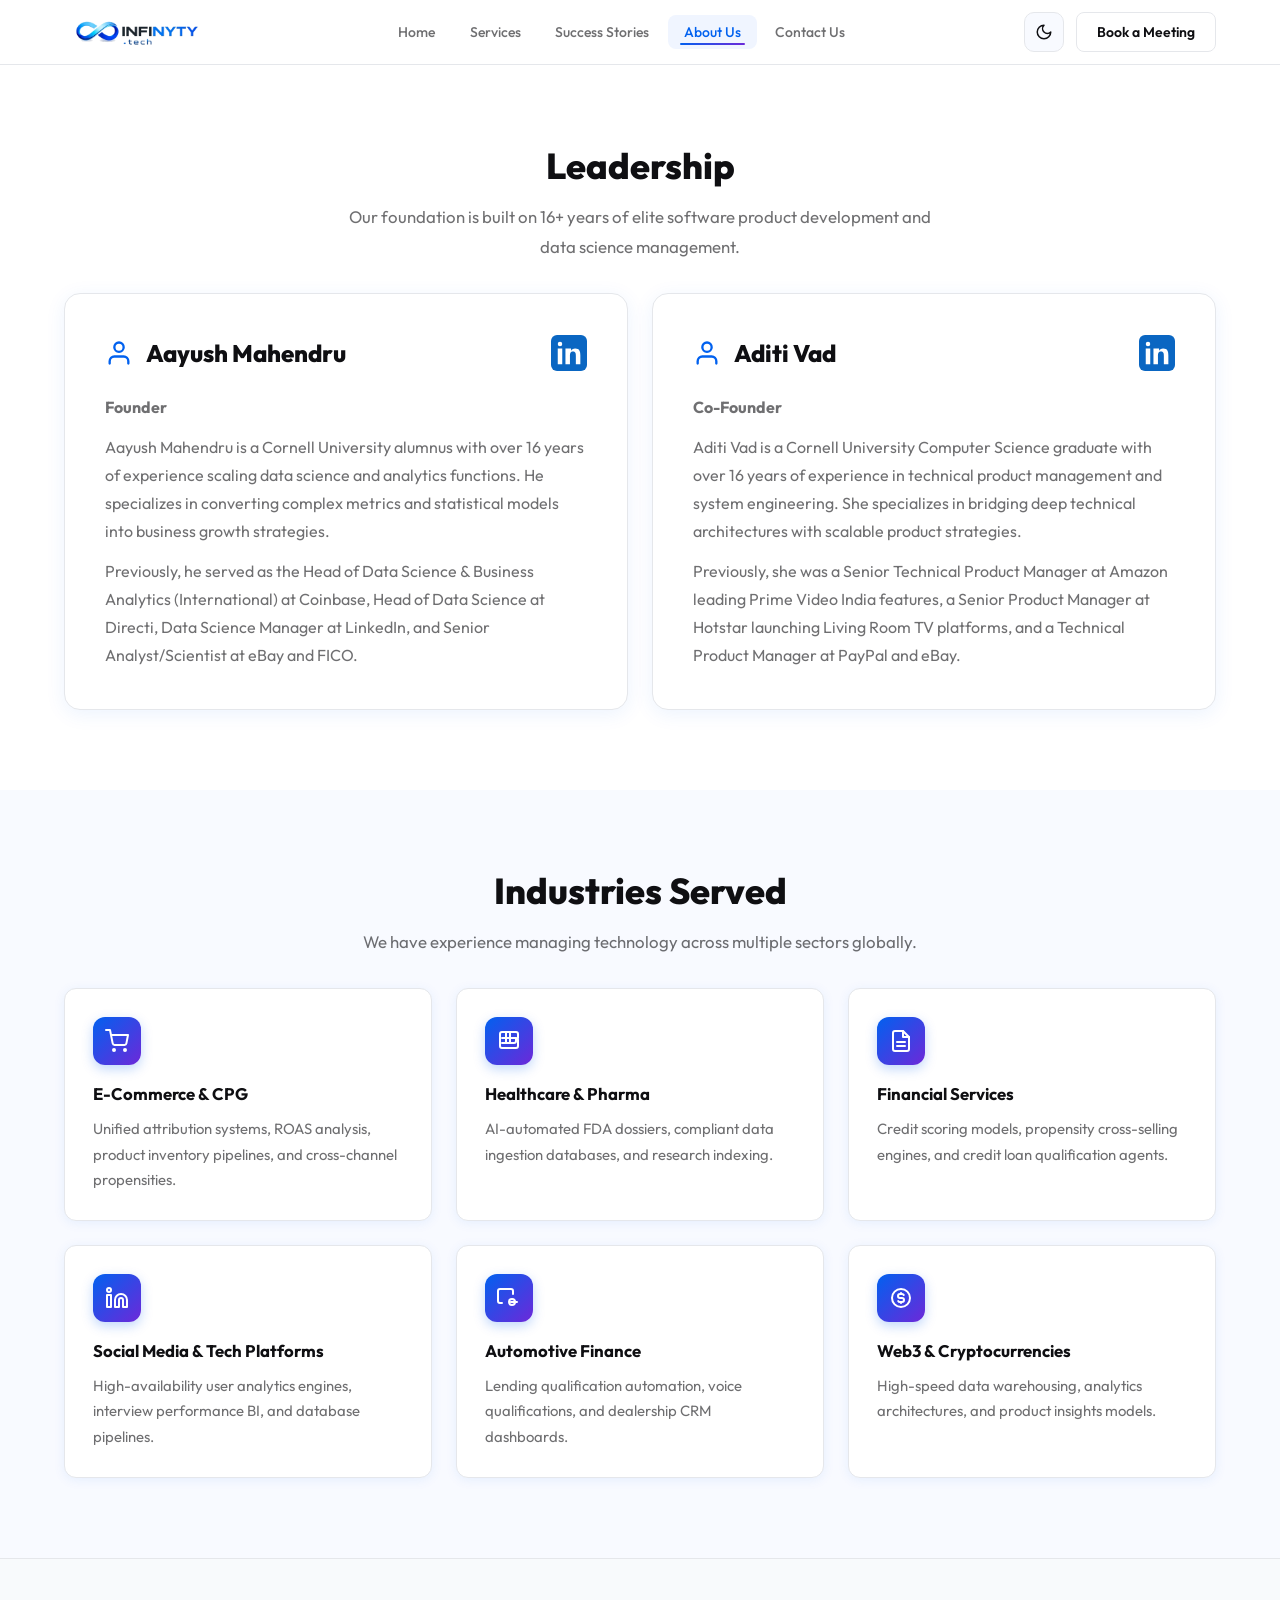
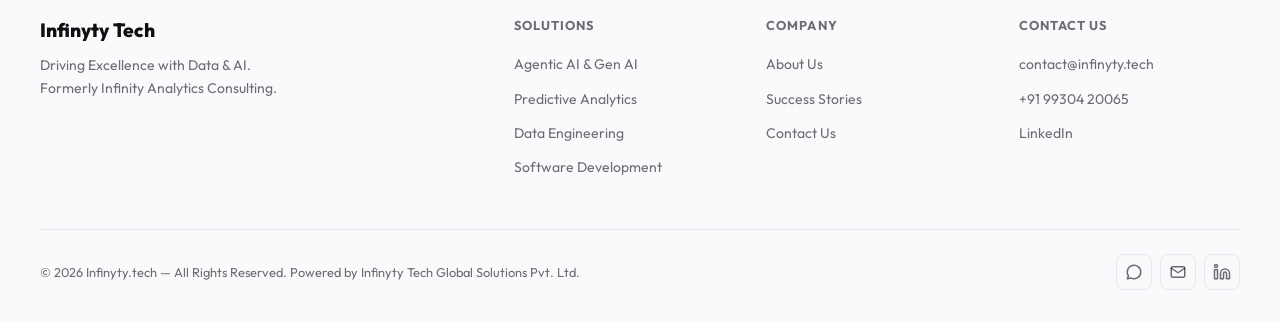
==== commit c36d7e04: "Bump JS version to fix active nav link caching" ====
--- a/about.html
+++ b/about.html
@@ -9,8 +9,8 @@
   <meta property="og:description" content="Meet the founders of Infinyty Tech — data science and engineering leaders with 16+ years of experience.">
   <meta property="og:type" content="website">
   <meta property="og:url" content="https://infinyty.netlify.app/about.html">
-  <link rel="icon" type="image/png" href="assets/favicon.png">
-  <link rel="stylesheet" href="style.css?v=4.0">
+  <link rel="icon" type="image/jpeg" href="assets/favicon.jpg">
+  <link rel="stylesheet" href="style.css?v=5.0">
   <script>
     (function(){
       var t = localStorage.getItem('theme');
@@ -160,7 +160,7 @@
   </div>
 </footer>
 
-<script src="main.js?v=4.0"></script>
+<script src="main.js?v=6.0"></script>
 </body>
 </html>
 
--- a/style.css
+++ b/style.css
@@ -1,4 +1,4 @@
-@import url('https://fonts.googleapis.com/css2?family=Inter:wght@300;400;500;600;700;800;900&display=swap');
+﻿@import url('https://fonts.googleapis.com/css2?family=Outfit:wght@300;400;500;600;700;800&family=Lora:ital,wght@0,400;0,500;1,400&display=swap');
 
 /* ── DESIGN TOKENS ── */
 :root {
@@ -57,11 +57,12 @@
 
 /* ── RESET ── */
 *, *::before, *::after { box-sizing: border-box; margin: 0; padding: 0; }
-html { font-family: 'Inter', sans-serif; font-size: 16px; scroll-behavior: smooth; }
+html { font-family: 'Outfit', sans-serif; font-size: 16px; scroll-behavior: smooth; }
 body { background: var(--bg); color: var(--text); line-height: 1.6; -webkit-font-smoothing: antialiased; overflow-x: hidden; }
 a { color: inherit; text-decoration: none; }
 img { max-width: 100%; display: block; }
-button, input, select, textarea { font-family: inherit; font-size: inherit; line-height: inherit; color: inherit; margin: 0; }
+button, input, select, textarea { font-family: 'Outfit', sans-serif !important; font-size: inherit; line-height: inherit; color: inherit; margin: 0; }
+::placeholder { font-family: 'Outfit', sans-serif !important; }
 button { cursor: pointer; background: none; border: none; padding: 0; appearance: none; -webkit-appearance: none; }
 
 /* ── SCROLLBAR ── */
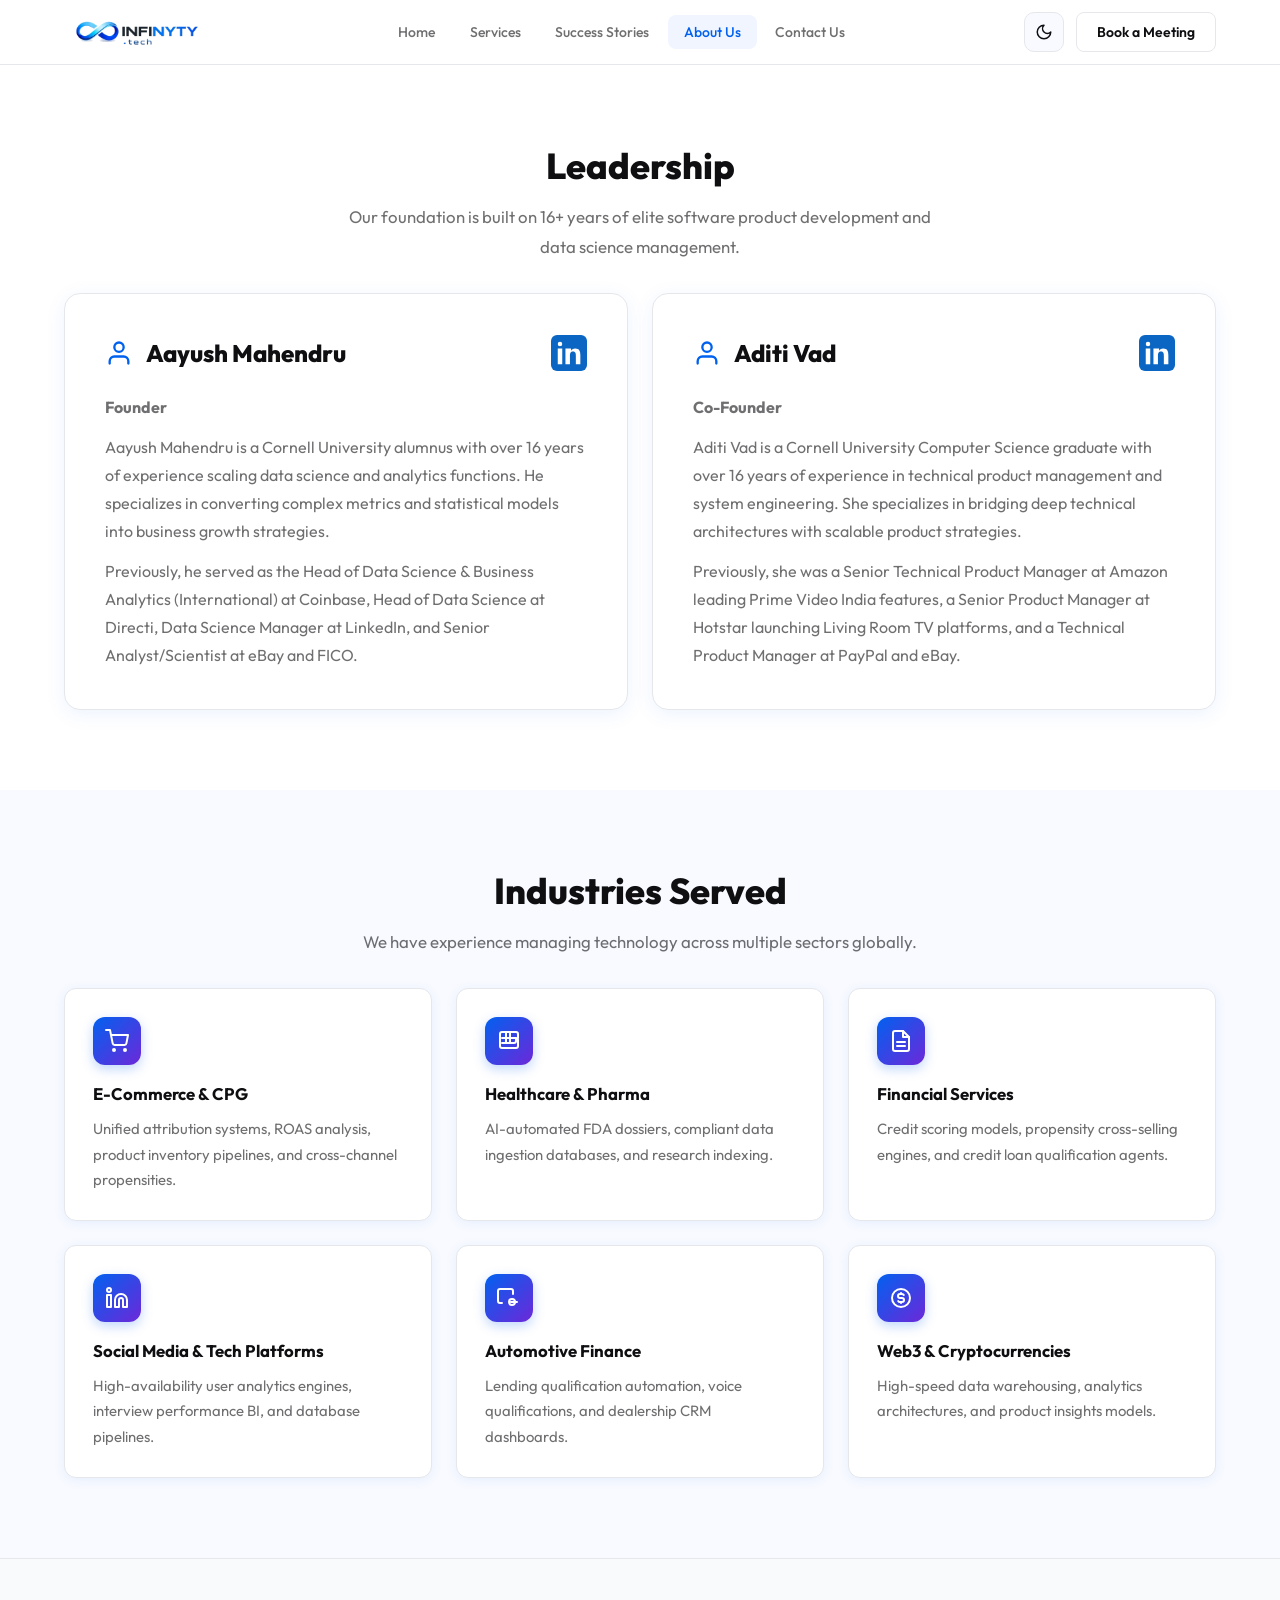
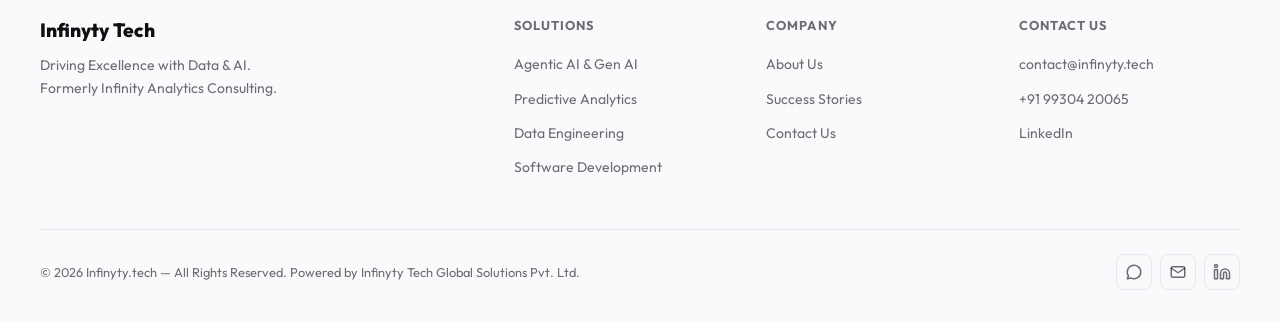
==== commit ef4c08c6: "Bump CSS version to v8.0 to remove nav underline" ====
--- a/about.html
+++ b/about.html
@@ -10,7 +10,7 @@
   <meta property="og:type" content="website">
   <meta property="og:url" content="https://infinyty.netlify.app/about.html">
   <link rel="icon" type="image/jpeg" href="assets/favicon.jpg">
-  <link rel="stylesheet" href="style.css?v=5.0">
+  <link rel="stylesheet" href="style.css?v=8.0">
   <script>
     (function(){
       var t = localStorage.getItem('theme');
@@ -160,7 +160,7 @@
   </div>
 </footer>
 
-<script src="main.js?v=6.0"></script>
+<script src="main.js?v=7.0"></script>
 </body>
 </html>
 
--- a/style.css
+++ b/style.css
@@ -106,13 +106,9 @@
   color: var(--text-muted); transition: color .2s, background .2s;
   position: relative;
 }
-.nav-links a::after {
-  content: ''; position: absolute; bottom: 4px; left: 50%; right: 50%;
-  height: 2px; background: var(--gradient-primary); border-radius: 2px;
-  transition: left .25s ease, right .25s ease;
-}
+
 .nav-links a:hover, .nav-links a.active { color: var(--primary); background: var(--nav-hover-bg); }
-.nav-links a.active::after { left: 12px; right: 12px; }
+
 .nav-actions { display: flex; align-items: center; gap: .75rem; }
 
 /* Hamburger */
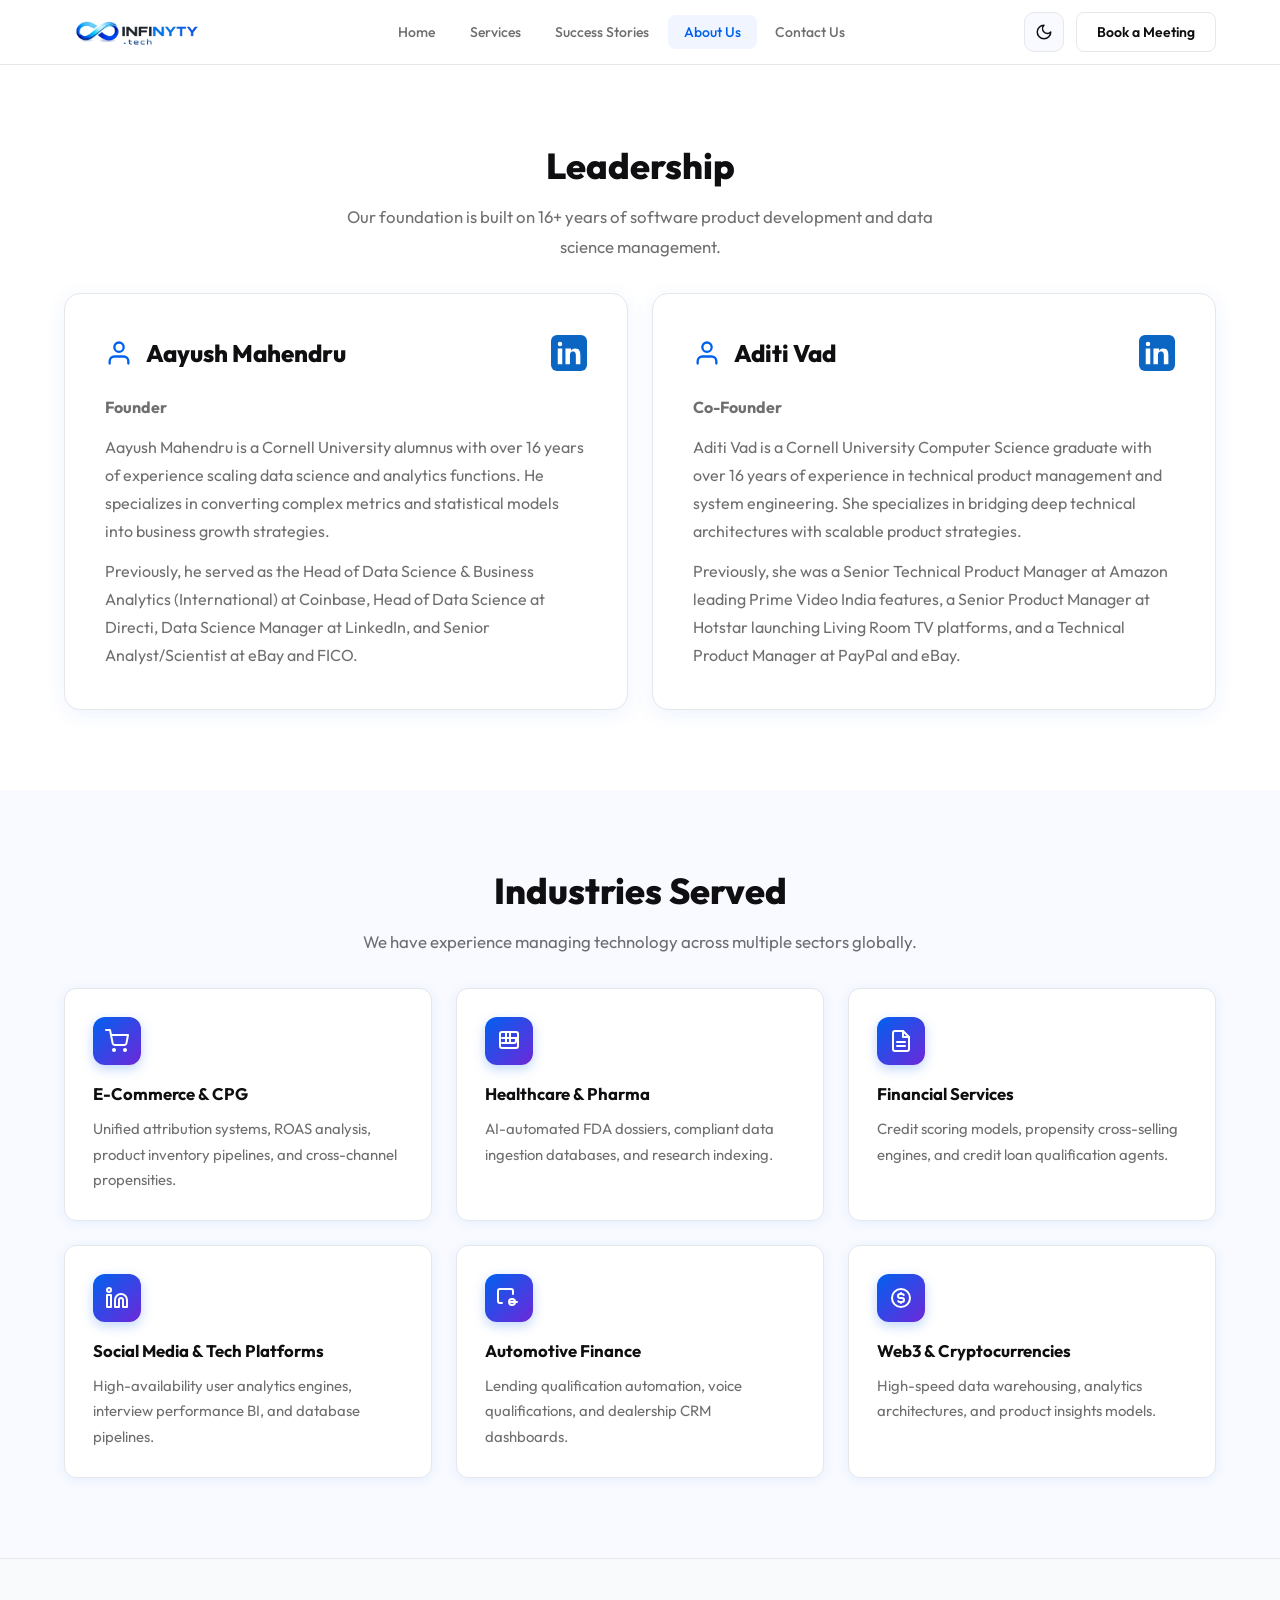
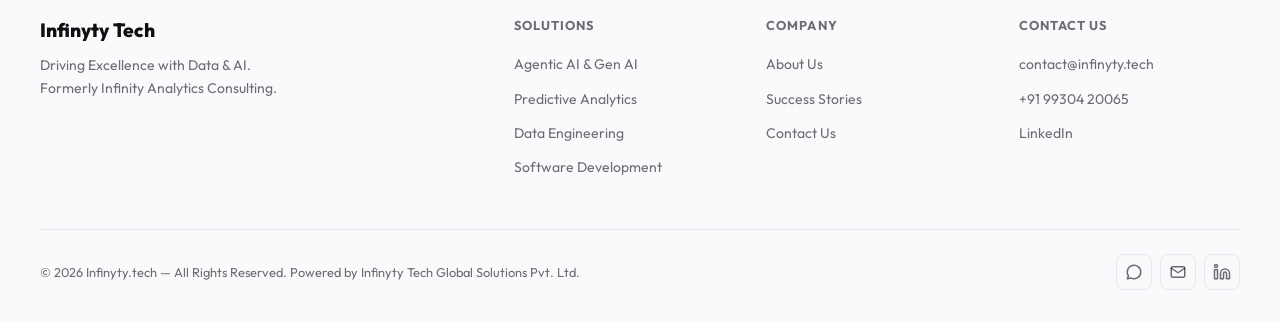
==== commit dc21cd45: "Remove 'elite' from about.html" ====
--- a/about.html
+++ b/about.html
@@ -57,7 +57,7 @@
   <div class="section">
     <div class="text-center mb-4">
       <h1 class="section-title">Leadership</h1>
-      <p class="section-sub">Our foundation is built on 16+ years of elite software product development and data science management.</p>
+      <p class="section-sub">Our foundation is built on 16+ years of software product development and data science management.</p>
     </div>
     <div class="grid-2" style="margin-top:2rem;">
       <div class="team-card">
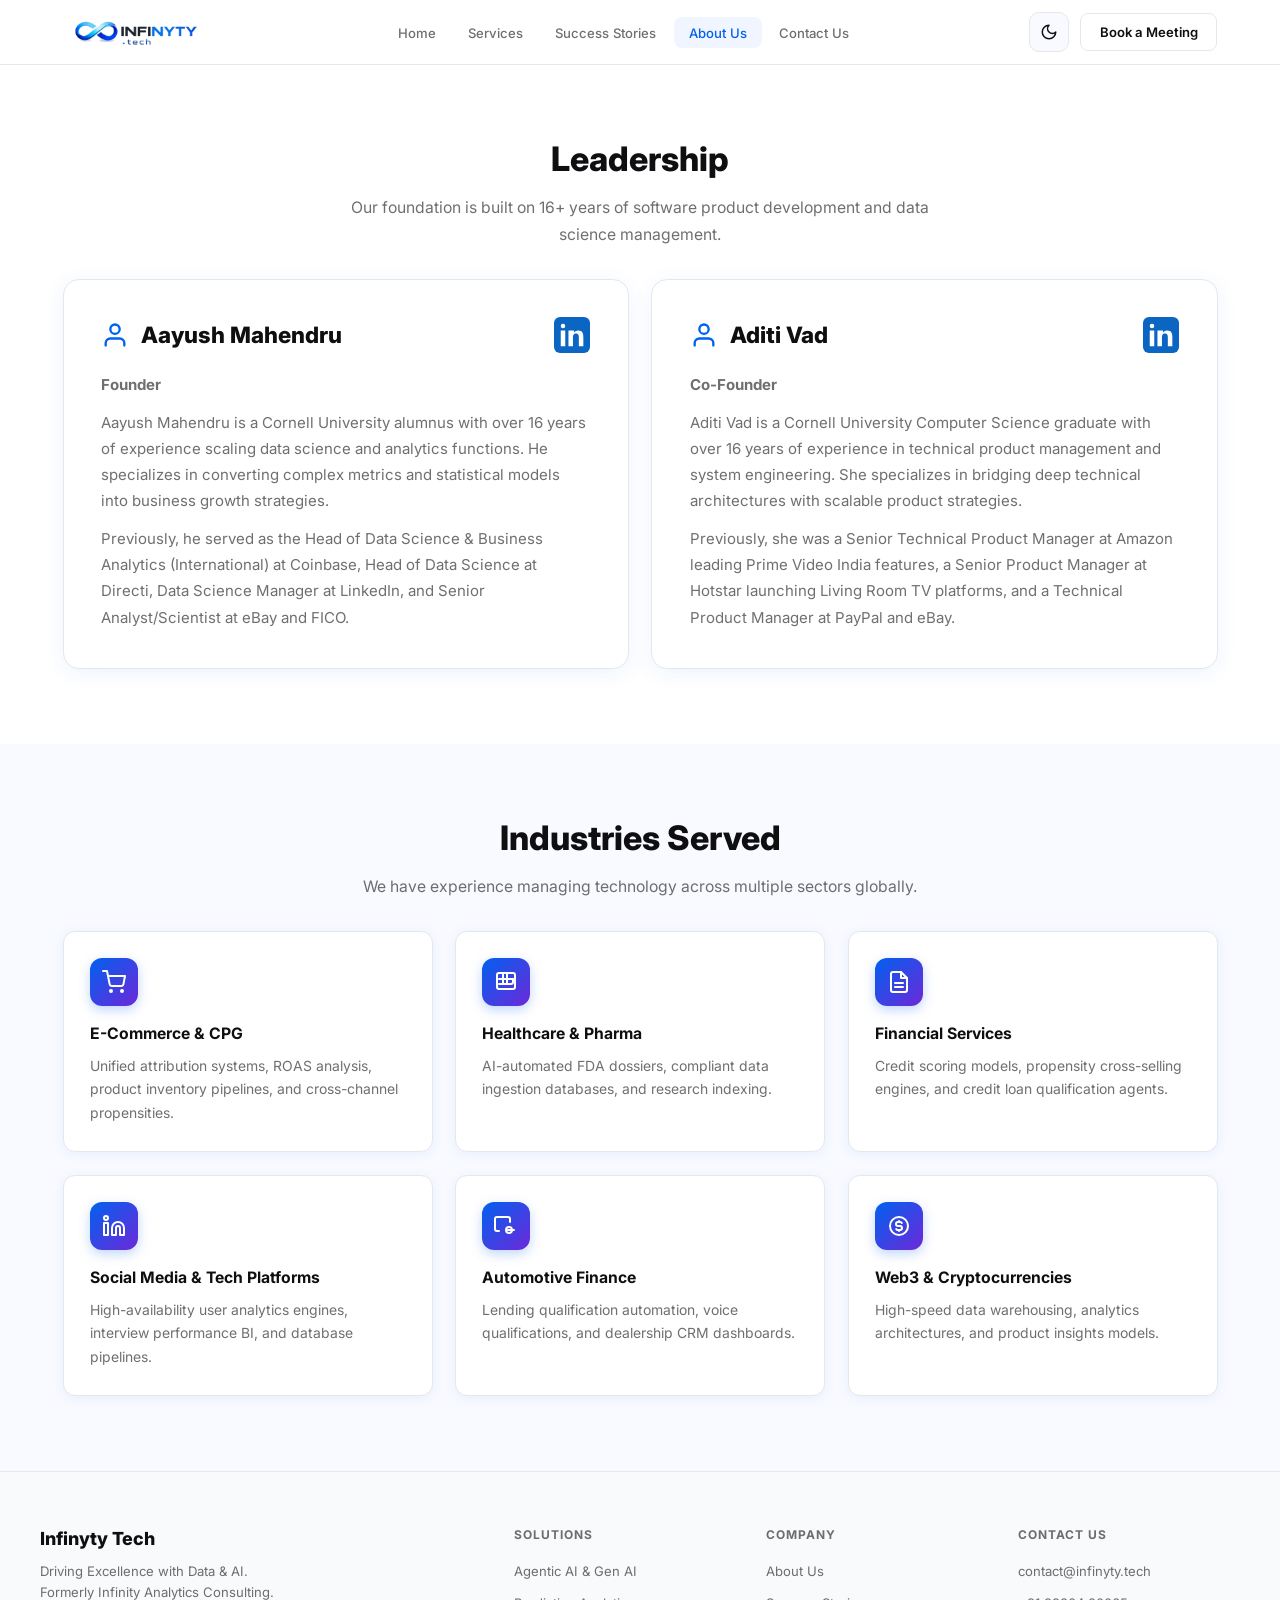
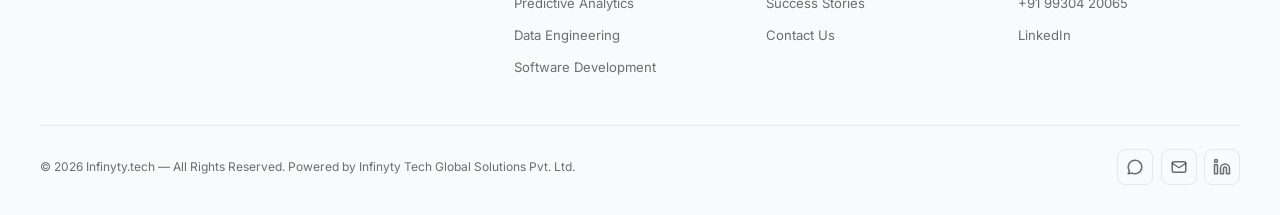
==== commit 1fe47991: "Decrease base font size from 16px to 15px to slightly scale down all text" ====
--- a/about.html
+++ b/about.html
@@ -10,7 +10,7 @@
   <meta property="og:type" content="website">
   <meta property="og:url" content="https://infinyty.netlify.app/about.html">
   <link rel="icon" type="image/jpeg" href="assets/favicon.jpg">
-  <link rel="stylesheet" href="style.css?v=8.0">
+  <link rel="stylesheet" href="style.css?v=11.0">
   <script>
     (function(){
       var t = localStorage.getItem('theme');
--- a/style.css
+++ b/style.css
@@ -1,4 +1,4 @@
-﻿@import url('https://fonts.googleapis.com/css2?family=Outfit:wght@300;400;500;600;700;800&family=Lora:ital,wght@0,400;0,500;1,400&display=swap');
+﻿@import url('https://fonts.googleapis.com/css2?family=Inter:wght@300;400;500;600;700;800;900&display=swap');
 
 /* ── DESIGN TOKENS ── */
 :root {
@@ -57,12 +57,12 @@
 
 /* ── RESET ── */
 *, *::before, *::after { box-sizing: border-box; margin: 0; padding: 0; }
-html { font-family: 'Outfit', sans-serif; font-size: 16px; scroll-behavior: smooth; }
+html { font-family: 'Inter', sans-serif; font-size: 15px; scroll-behavior: smooth; }
 body { background: var(--bg); color: var(--text); line-height: 1.6; -webkit-font-smoothing: antialiased; overflow-x: hidden; }
 a { color: inherit; text-decoration: none; }
 img { max-width: 100%; display: block; }
-button, input, select, textarea { font-family: 'Outfit', sans-serif !important; font-size: inherit; line-height: inherit; color: inherit; margin: 0; }
-::placeholder { font-family: 'Outfit', sans-serif !important; }
+button, input, select, textarea { font-family: 'Inter', sans-serif !important; font-size: inherit; line-height: inherit; color: inherit; margin: 0; }
+::placeholder { font-family: 'Inter', sans-serif !important; }
 button { cursor: pointer; background: none; border: none; padding: 0; appearance: none; -webkit-appearance: none; }
 
 /* ── SCROLLBAR ── */
